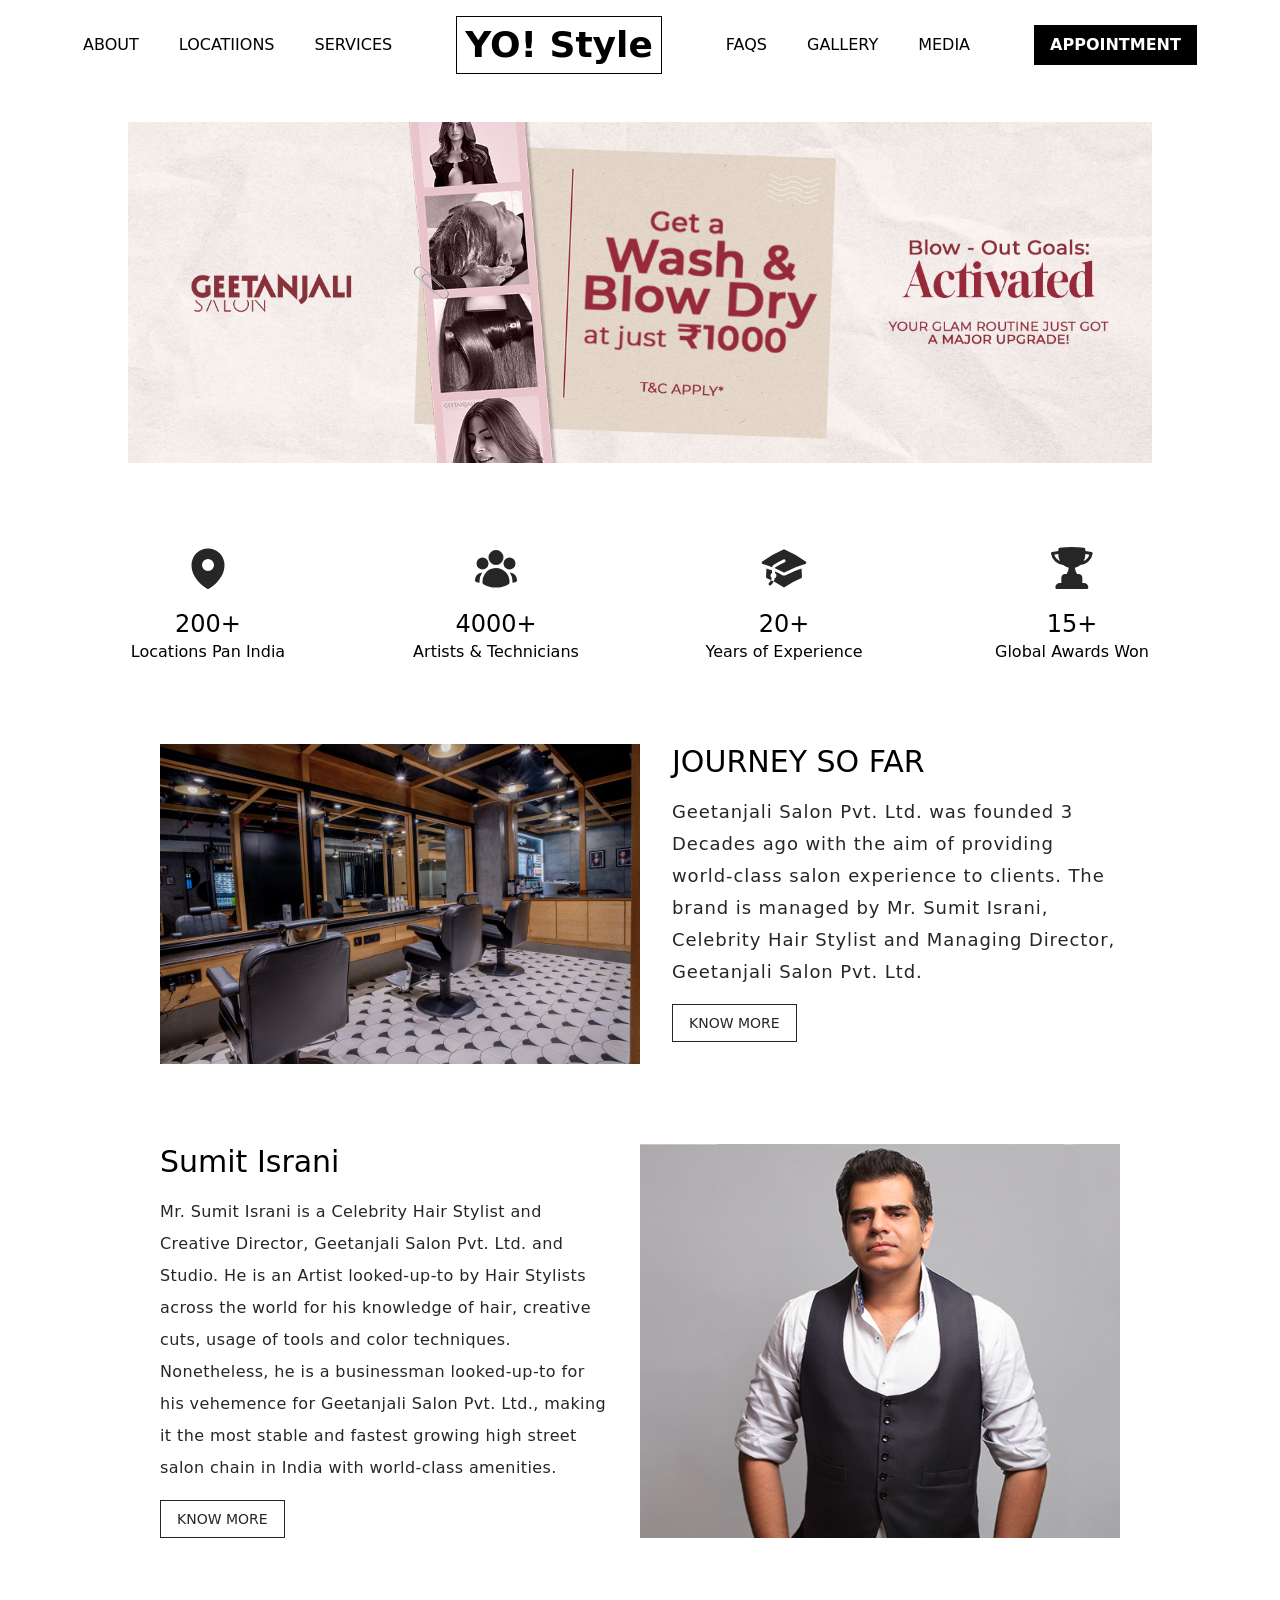
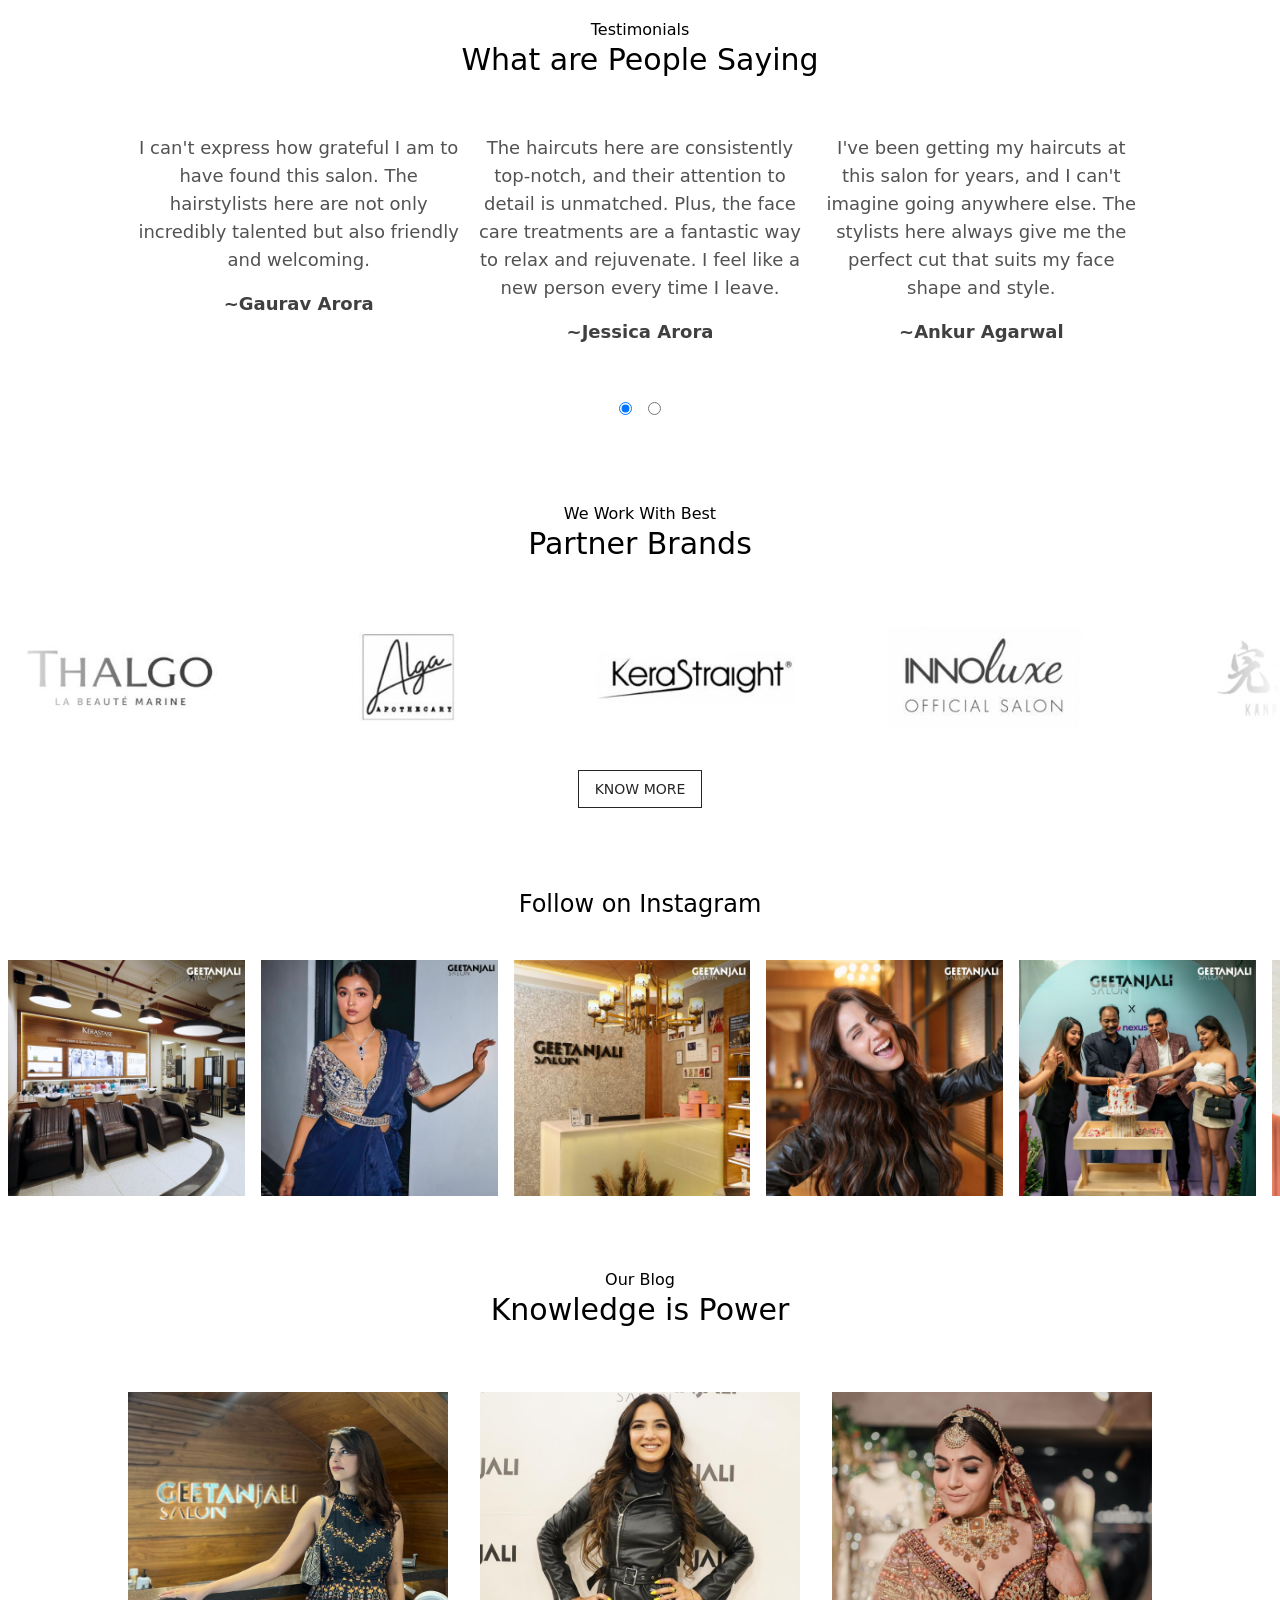
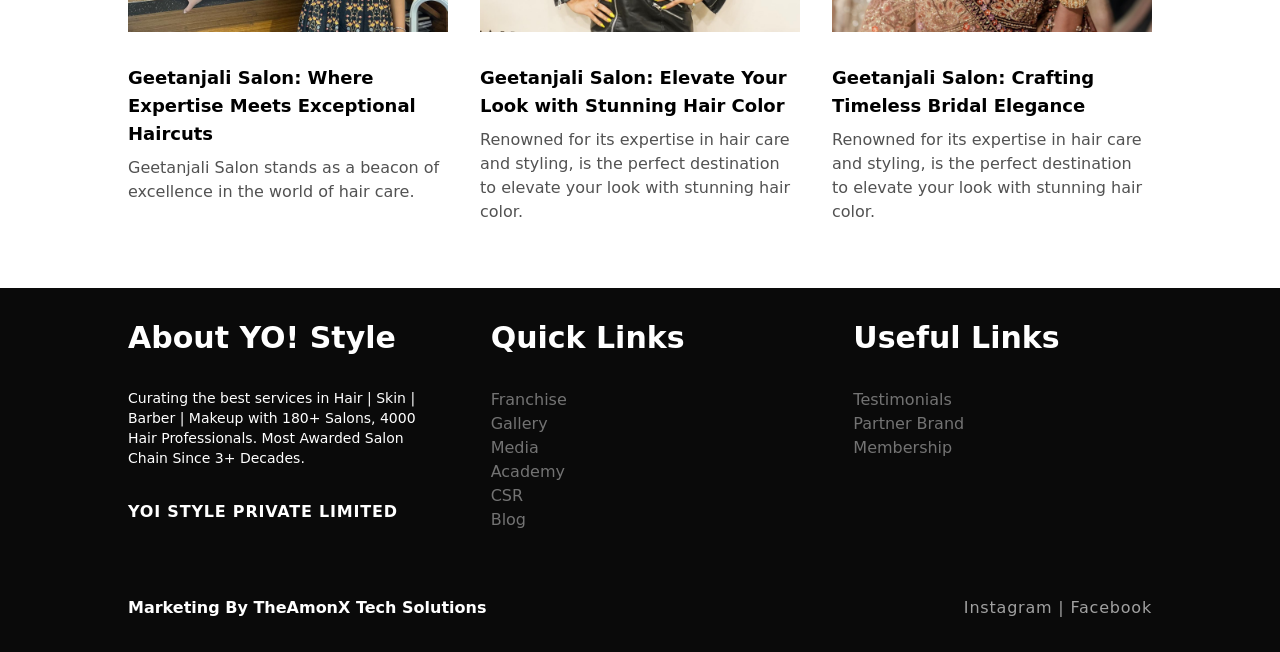
==== index.html @ 5afcc135 "added contact page" ====
<!DOCTYPE html>
<html lang="">
  <head>
    <meta charset="UTF-8">
    <link rel="icon" href="/favicon.ico">
    <meta name="viewport" content="width=device-width, initial-scale=1.0">
    <title>Vite App</title>
    <script type="module" crossorigin src="/assets/index-Dyd9Bxu_.js"></script>
    <link rel="stylesheet" crossorigin href="/assets/index-DsIwnLw7.css">
  </head>
  <body>
    <div id="app"></div>
  </body>
</html>
---- assets/index-DsIwnLw7.css ----
@layer properties{@supports (((-webkit-hyphens:none)) and (not (margin-trim:inline))) or ((-moz-orient:inline) and (not (color:rgb(from red r g b)))){*,:before,:after,::backdrop{--tw-translate-x:0;--tw-translate-y:0;--tw-translate-z:0;--tw-scroll-snap-strictness:proximity;--tw-space-y-reverse:0;--tw-space-x-reverse:0;--tw-border-style:solid;--tw-gradient-position:initial;--tw-gradient-from:#0000;--tw-gradient-via:#0000;--tw-gradient-to:#0000;--tw-gradient-stops:initial;--tw-gradient-via-stops:initial;--tw-gradient-from-position:0%;--tw-gradient-via-position:50%;--tw-gradient-to-position:100%;--tw-leading:initial;--tw-font-weight:initial;--tw-tracking:initial;--tw-shadow:0 0 #0000;--tw-shadow-color:initial;--tw-shadow-alpha:100%;--tw-inset-shadow:0 0 #0000;--tw-inset-shadow-color:initial;--tw-inset-shadow-alpha:100%;--tw-ring-color:initial;--tw-ring-shadow:0 0 #0000;--tw-inset-ring-color:initial;--tw-inset-ring-shadow:0 0 #0000;--tw-ring-inset:initial;--tw-ring-offset-width:0px;--tw-ring-offset-color:#fff;--tw-ring-offset-shadow:0 0 #0000;--tw-outline-style:solid;--tw-duration:initial;--tw-ease:initial}}}@layer theme{:root,:host{--font-sans:ui-sans-serif,system-ui,sans-serif,"Apple Color Emoji","Segoe UI Emoji","Segoe UI Symbol","Noto Color Emoji";--font-serif:ui-serif,Georgia,Cambria,"Times New Roman",Times,serif;--font-mono:ui-monospace,SFMono-Regular,Menlo,Monaco,Consolas,"Liberation Mono","Courier New",monospace;--color-red-500:oklch(63.7% .237 25.331);--color-neutral-300:oklch(87% 0 0);--color-neutral-400:oklch(70.8% 0 0);--color-neutral-500:oklch(55.6% 0 0);--color-neutral-600:oklch(43.9% 0 0);--color-neutral-700:oklch(37.1% 0 0);--color-neutral-800:oklch(26.9% 0 0);--color-neutral-950:oklch(14.5% 0 0);--color-black:#000;--color-white:#fff;--spacing:.25rem;--text-xs:.75rem;--text-xs--line-height:calc(1/.75);--text-sm:.875rem;--text-sm--line-height:calc(1.25/.875);--text-base:1rem;--text-base--line-height: 1.5 ;--text-lg:1.125rem;--text-lg--line-height:calc(1.75/1.125);--text-xl:1.25rem;--text-xl--line-height:calc(1.75/1.25);--text-2xl:1.5rem;--text-2xl--line-height:calc(2/1.5);--text-3xl:1.875rem;--text-3xl--line-height: 1.2 ;--text-4xl:2.25rem;--text-4xl--line-height:calc(2.5/2.25);--text-6xl:3.75rem;--text-6xl--line-height:1;--font-weight-bold:700;--font-weight-black:900;--tracking-wide:.025em;--tracking-wider:.05em;--leading-tight:1.25;--radius-md:.375rem;--ease-in-out:cubic-bezier(.4,0,.2,1);--default-transition-duration:.15s;--default-transition-timing-function:cubic-bezier(.4,0,.2,1);--default-font-family:var(--font-sans);--default-mono-font-family:var(--font-mono)}}@layer base{*,:after,:before,::backdrop{box-sizing:border-box;border:0 solid;margin:0;padding:0}::file-selector-button{box-sizing:border-box;border:0 solid;margin:0;padding:0}html,:host{-webkit-text-size-adjust:100%;tab-size:4;line-height:1.5;font-family:var(--default-font-family,ui-sans-serif,system-ui,sans-serif,"Apple Color Emoji","Segoe UI Emoji","Segoe UI Symbol","Noto Color Emoji");font-feature-settings:var(--default-font-feature-settings,normal);font-variation-settings:var(--default-font-variation-settings,normal);-webkit-tap-highlight-color:transparent}hr{height:0;color:inherit;border-top-width:1px}abbr:where([title]){-webkit-text-decoration:underline dotted;text-decoration:underline dotted}h1,h2,h3,h4,h5,h6{font-size:inherit;font-weight:inherit}a{color:inherit;-webkit-text-decoration:inherit;text-decoration:inherit}b,strong{font-weight:bolder}code,kbd,samp,pre{font-family:var(--default-mono-font-family,ui-monospace,SFMono-Regular,Menlo,Monaco,Consolas,"Liberation Mono","Courier New",monospace);font-feature-settings:var(--default-mono-font-feature-settings,normal);font-variation-settings:var(--default-mono-font-variation-settings,normal);font-size:1em}small{font-size:80%}sub,sup{vertical-align:baseline;font-size:75%;line-height:0;position:relative}sub{bottom:-.25em}sup{top:-.5em}table{text-indent:0;border-color:inherit;border-collapse:collapse}:-moz-focusring{outline:auto}progress{vertical-align:baseline}summary{display:list-item}ol,ul,menu{list-style:none}img,svg,video,canvas,audio,iframe,embed,object{vertical-align:middle;display:block}img,video{max-width:100%;height:auto}button,input,select,optgroup,textarea{font:inherit;font-feature-settings:inherit;font-variation-settings:inherit;letter-spacing:inherit;color:inherit;opacity:1;background-color:#0000;border-radius:0}::file-selector-button{font:inherit;font-feature-settings:inherit;font-variation-settings:inherit;letter-spacing:inherit;color:inherit;opacity:1;background-color:#0000;border-radius:0}:where(select:is([multiple],[size])) optgroup{font-weight:bolder}:where(select:is([multiple],[size])) optgroup option{padding-inline-start:20px}::file-selector-button{margin-inline-end:4px}::placeholder{opacity:1}@supports (not ((-webkit-appearance:-apple-pay-button))) or (contain-intrinsic-size:1px){::placeholder{color:currentColor}@supports (color:color-mix(in lab,red,red)){::placeholder{color:color-mix(in oklab,currentcolor 50%,transparent)}}}textarea{resize:vertical}::-webkit-search-decoration{-webkit-appearance:none}::-webkit-date-and-time-value{min-height:1lh;text-align:inherit}::-webkit-datetime-edit{display:inline-flex}::-webkit-datetime-edit-fields-wrapper{padding:0}::-webkit-datetime-edit{padding-block:0}::-webkit-datetime-edit-year-field{padding-block:0}::-webkit-datetime-edit-month-field{padding-block:0}::-webkit-datetime-edit-day-field{padding-block:0}::-webkit-datetime-edit-hour-field{padding-block:0}::-webkit-datetime-edit-minute-field{padding-block:0}::-webkit-datetime-edit-second-field{padding-block:0}::-webkit-datetime-edit-millisecond-field{padding-block:0}::-webkit-datetime-edit-meridiem-field{padding-block:0}::-webkit-calendar-picker-indicator{line-height:1}:-moz-ui-invalid{box-shadow:none}button,input:where([type=button],[type=reset],[type=submit]){appearance:button}::file-selector-button{appearance:button}::-webkit-inner-spin-button{height:auto}::-webkit-outer-spin-button{height:auto}[hidden]:where(:not([hidden=until-found])){display:none!important}}@layer components;@layer utilities{.absolute{position:absolute}.relative{position:relative}.top-0{top:calc(var(--spacing)*0)}.top-1\/2{top:50%}.top-4{top:calc(var(--spacing)*4)}.top-full{top:100%}.right-0{right:calc(var(--spacing)*0)}.left-0{left:calc(var(--spacing)*0)}.left-1\/2{left:50%}.left-4{left:calc(var(--spacing)*4)}.-z-10{z-index:-10}.z-0{z-index:0}.z-10{z-index:10}.z-20{z-index:20}.z-50{z-index:50}.col-span-2{grid-column:span 2/span 2}.mx-auto{margin-inline:auto}.my-2{margin-block:calc(var(--spacing)*2)}.my-4{margin-block:calc(var(--spacing)*4)}.my-8{margin-block:calc(var(--spacing)*8)}.my-16{margin-block:calc(var(--spacing)*16)}.my-20{margin-block:calc(var(--spacing)*20)}.mt-8{margin-top:calc(var(--spacing)*8)}.mt-16{margin-top:calc(var(--spacing)*16)}.mb-4{margin-bottom:calc(var(--spacing)*4)}.mb-8{margin-bottom:calc(var(--spacing)*8)}.mb-16{margin-bottom:calc(var(--spacing)*16)}.ml-auto{margin-left:auto}.block{display:block}.flex{display:flex}.grid{display:grid}.hidden{display:none}.inline{display:inline}.size-8{width:calc(var(--spacing)*8);height:calc(var(--spacing)*8)}.size-10{width:calc(var(--spacing)*10);height:calc(var(--spacing)*10)}.h-0\.5{height:calc(var(--spacing)*.5)}.h-1{height:calc(var(--spacing)*1)}.h-16{height:calc(var(--spacing)*16)}.h-20{height:calc(var(--spacing)*20)}.h-24{height:calc(var(--spacing)*24)}.h-96{height:calc(var(--spacing)*96)}.h-\[450px\]{height:450px}.h-full{height:100%}.w-0{width:calc(var(--spacing)*0)}.w-1\/2{width:50%}.w-1\/4{width:25%}.w-3{width:calc(var(--spacing)*3)}.w-3\/4{width:75%}.w-4{width:calc(var(--spacing)*4)}.w-4\/5{width:80%}.w-16{width:calc(var(--spacing)*16)}.w-36{width:calc(var(--spacing)*36)}.w-80{width:calc(var(--spacing)*80)}.w-\[400\%\]{width:400%}.w-fit{width:fit-content}.w-full{width:100%}.min-w-1\/3{min-width:33.3333%}.min-w-32{min-width:calc(var(--spacing)*32)}.shrink-0{flex-shrink:0}.-translate-x-1\/2{--tw-translate-x: -50% ;translate:var(--tw-translate-x)var(--tw-translate-y)}.translate-x-0{--tw-translate-x:calc(var(--spacing)*0);translate:var(--tw-translate-x)var(--tw-translate-y)}.translate-x-36{--tw-translate-x:calc(var(--spacing)*36);translate:var(--tw-translate-x)var(--tw-translate-y)}.-translate-y-1\/2{--tw-translate-y: -50% ;translate:var(--tw-translate-x)var(--tw-translate-y)}.-translate-y-full{--tw-translate-y:-100%;translate:var(--tw-translate-x)var(--tw-translate-y)}.translate-y-0{--tw-translate-y:calc(var(--spacing)*0);translate:var(--tw-translate-x)var(--tw-translate-y)}.snap-x{scroll-snap-type:x var(--tw-scroll-snap-strictness)}.snap-y{scroll-snap-type:y var(--tw-scroll-snap-strictness)}.snap-mandatory{--tw-scroll-snap-strictness:mandatory}.snap-start{scroll-snap-align:start}.grid-cols-2{grid-template-columns:repeat(2,minmax(0,1fr))}.flex-col{flex-direction:column}.flex-col-reverse{flex-direction:column-reverse}.items-center{align-items:center}.justify-between{justify-content:space-between}.justify-center{justify-content:center}.justify-start{justify-content:flex-start}.gap-4{gap:calc(var(--spacing)*4)}.gap-8{gap:calc(var(--spacing)*8)}.gap-10{gap:calc(var(--spacing)*10)}.gap-12{gap:calc(var(--spacing)*12)}.gap-16{gap:calc(var(--spacing)*16)}:where(.space-y-0\.5>:not(:last-child)){--tw-space-y-reverse:0;margin-block-start:calc(calc(var(--spacing)*.5)*var(--tw-space-y-reverse));margin-block-end:calc(calc(var(--spacing)*.5)*calc(1 - var(--tw-space-y-reverse)))}:where(.space-y-2>:not(:last-child)){--tw-space-y-reverse:0;margin-block-start:calc(calc(var(--spacing)*2)*var(--tw-space-y-reverse));margin-block-end:calc(calc(var(--spacing)*2)*calc(1 - var(--tw-space-y-reverse)))}:where(.space-y-4>:not(:last-child)){--tw-space-y-reverse:0;margin-block-start:calc(calc(var(--spacing)*4)*var(--tw-space-y-reverse));margin-block-end:calc(calc(var(--spacing)*4)*calc(1 - var(--tw-space-y-reverse)))}:where(.space-y-8>:not(:last-child)){--tw-space-y-reverse:0;margin-block-start:calc(calc(var(--spacing)*8)*var(--tw-space-y-reverse));margin-block-end:calc(calc(var(--spacing)*8)*calc(1 - var(--tw-space-y-reverse)))}:where(.space-y-16>:not(:last-child)){--tw-space-y-reverse:0;margin-block-start:calc(calc(var(--spacing)*16)*var(--tw-space-y-reverse));margin-block-end:calc(calc(var(--spacing)*16)*calc(1 - var(--tw-space-y-reverse)))}:where(.space-x-4>:not(:last-child)){--tw-space-x-reverse:0;margin-inline-start:calc(calc(var(--spacing)*4)*var(--tw-space-x-reverse));margin-inline-end:calc(calc(var(--spacing)*4)*calc(1 - var(--tw-space-x-reverse)))}.overflow-hidden{overflow:hidden}.overflow-scroll{overflow:scroll}.rounded-full{border-radius:3.40282e38px}.rounded-md{border-radius:var(--radius-md)}.border,.border-1{border-style:var(--tw-border-style);border-width:1px}.border-t-2{border-top-style:var(--tw-border-style);border-top-width:2px}.border-neutral-300{border-color:var(--color-neutral-300)}.border-neutral-500{border-color:var(--color-neutral-500)}.bg-black{background-color:var(--color-black)}.bg-neutral-800{background-color:var(--color-neutral-800)}.bg-neutral-950{background-color:var(--color-neutral-950)}.bg-white{background-color:var(--color-white)}.bg-gradient-to-l{--tw-gradient-position:to left in oklab;background-image:linear-gradient(var(--tw-gradient-stops))}.bg-gradient-to-r{--tw-gradient-position:to right in oklab;background-image:linear-gradient(var(--tw-gradient-stops))}.from-white{--tw-gradient-from:var(--color-white);--tw-gradient-stops:var(--tw-gradient-via-stops,var(--tw-gradient-position),var(--tw-gradient-from)var(--tw-gradient-from-position),var(--tw-gradient-to)var(--tw-gradient-to-position))}.to-transparent{--tw-gradient-to:transparent;--tw-gradient-stops:var(--tw-gradient-via-stops,var(--tw-gradient-position),var(--tw-gradient-from)var(--tw-gradient-from-position),var(--tw-gradient-to)var(--tw-gradient-to-position))}.object-cover{object-fit:cover}.p-2{padding:calc(var(--spacing)*2)}.p-4{padding:calc(var(--spacing)*4)}.p-8{padding:calc(var(--spacing)*8)}.p-20{padding:calc(var(--spacing)*20)}.px-1{padding-inline:calc(var(--spacing)*1)}.px-2{padding-inline:calc(var(--spacing)*2)}.px-4{padding-inline:calc(var(--spacing)*4)}.py-2{padding-block:calc(var(--spacing)*2)}.py-8{padding-block:calc(var(--spacing)*8)}.py-16{padding-block:calc(var(--spacing)*16)}.py-20{padding-block:calc(var(--spacing)*20)}.text-center{text-align:center}.text-left{text-align:left}.font-serif{font-family:var(--font-serif)}.text-2xl{font-size:var(--text-2xl);line-height:var(--tw-leading,var(--text-2xl--line-height))}.text-3xl{font-size:var(--text-3xl);line-height:var(--tw-leading,var(--text-3xl--line-height))}.text-base{font-size:var(--text-base);line-height:var(--tw-leading,var(--text-base--line-height))}.text-lg{font-size:var(--text-lg);line-height:var(--tw-leading,var(--text-lg--line-height))}.text-sm{font-size:var(--text-sm);line-height:var(--tw-leading,var(--text-sm--line-height))}.text-xl{font-size:var(--text-xl);line-height:var(--tw-leading,var(--text-xl--line-height))}.text-xs{font-size:var(--text-xs);line-height:var(--tw-leading,var(--text-xs--line-height))}.leading-6{--tw-leading:calc(var(--spacing)*6);line-height:calc(var(--spacing)*6)}.leading-tight{--tw-leading:var(--leading-tight);line-height:var(--leading-tight)}.font-black{--tw-font-weight:var(--font-weight-black);font-weight:var(--font-weight-black)}.font-bold{--tw-font-weight:var(--font-weight-bold);font-weight:var(--font-weight-bold)}.tracking-wide{--tw-tracking:var(--tracking-wide);letter-spacing:var(--tracking-wide)}.tracking-wider{--tw-tracking:var(--tracking-wider);letter-spacing:var(--tracking-wider)}.text-neutral-400{color:var(--color-neutral-400)}.text-neutral-500{color:var(--color-neutral-500)}.text-neutral-600{color:var(--color-neutral-600)}.text-neutral-700{color:var(--color-neutral-700)}.text-neutral-800{color:var(--color-neutral-800)}.text-red-500{color:var(--color-red-500)}.text-white{color:var(--color-white)}.opacity-0{opacity:0}.opacity-80{opacity:.8}.opacity-100{opacity:1}.shadow-lg{--tw-shadow:0 10px 15px -3px var(--tw-shadow-color,#0000001a),0 4px 6px -4px var(--tw-shadow-color,#0000001a);box-shadow:var(--tw-inset-shadow),var(--tw-inset-ring-shadow),var(--tw-ring-offset-shadow),var(--tw-ring-shadow),var(--tw-shadow)}.outline{outline-style:var(--tw-outline-style);outline-width:1px}.transition-all{transition-property:all;transition-timing-function:var(--tw-ease,var(--default-transition-timing-function));transition-duration:var(--tw-duration,var(--default-transition-duration))}.duration-300{--tw-duration:.3s;transition-duration:.3s}.duration-500{--tw-duration:.5s;transition-duration:.5s}@media(hover:hover){.group-hover\:w-full:is(:where(.group):hover *){width:100%}}@media(min-width:48rem){.md\:col-span-1{grid-column:span 1/span 1}.md\:my-0{margin-block:calc(var(--spacing)*0)}.md\:mb-8{margin-bottom:calc(var(--spacing)*8)}.md\:flex{display:flex}.md\:hidden{display:none}.md\:size-10{width:calc(var(--spacing)*10);height:calc(var(--spacing)*10)}.md\:size-12{width:calc(var(--spacing)*12);height:calc(var(--spacing)*12)}.md\:h-28{height:calc(var(--spacing)*28)}.md\:h-auto{height:auto}.md\:w-1\/2{width:50%}.md\:w-4\/5{width:80%}.md\:min-w-1\/5{min-width:20%}.md\:min-w-60{min-width:calc(var(--spacing)*60)}.md\:snap-x{scroll-snap-type:x var(--tw-scroll-snap-strictness)}.md\:grid-cols-2{grid-template-columns:repeat(2,minmax(0,1fr))}.md\:grid-cols-3{grid-template-columns:repeat(3,minmax(0,1fr))}.md\:grid-cols-4{grid-template-columns:repeat(4,minmax(0,1fr))}.md\:flex-row{flex-direction:row}.md\:justify-center{justify-content:center}.md\:gap-12{gap:calc(var(--spacing)*12)}.md\:p-2{padding:calc(var(--spacing)*2)}.md\:p-8{padding:calc(var(--spacing)*8)}.md\:p-20{padding:calc(var(--spacing)*20)}.md\:pt-8{padding-top:calc(var(--spacing)*8)}.md\:text-2xl{font-size:var(--text-2xl);line-height:var(--tw-leading,var(--text-2xl--line-height))}.md\:text-3xl{font-size:var(--text-3xl);line-height:var(--tw-leading,var(--text-3xl--line-height))}.md\:text-4xl{font-size:var(--text-4xl);line-height:var(--tw-leading,var(--text-4xl--line-height))}.md\:text-6xl{font-size:var(--text-6xl);line-height:var(--tw-leading,var(--text-6xl--line-height))}.md\:text-base{font-size:var(--text-base);line-height:var(--tw-leading,var(--text-base--line-height))}.md\:text-lg{font-size:var(--text-lg);line-height:var(--tw-leading,var(--text-lg--line-height))}.md\:leading-8{--tw-leading:calc(var(--spacing)*8);line-height:calc(var(--spacing)*8)}}@media(min-width:64rem){.lg\:w-40{width:calc(var(--spacing)*40)}}.animate-four-slides{animation:20s ease-in-out infinite four-slides}.ease-in-out{--tw-ease:var(--ease-in-out);transition-timing-function:var(--ease-in-out)}.animate-slide-slow{animation:60s linear infinite slide}}@keyframes four-slides{0%{transform:translate(0)}22%{transform:translate(0)}25%{transform:translate(-25%)}47%{transform:translate(-25%)}50%{transform:translate(-50%)}72%{transform:translate(-50%)}75%{transform:translate(-75%)}to{transform:translate(-75%)}}@keyframes slide{0%{transform:translate(0)}to{transform:translate(-100%)}}@property --tw-translate-x{syntax:"*";inherits:false;initial-value:0}@property --tw-translate-y{syntax:"*";inherits:false;initial-value:0}@property --tw-translate-z{syntax:"*";inherits:false;initial-value:0}@property --tw-scroll-snap-strictness{syntax:"*";inherits:false;initial-value:proximity}@property --tw-space-y-reverse{syntax:"*";inherits:false;initial-value:0}@property --tw-space-x-reverse{syntax:"*";inherits:false;initial-value:0}@property --tw-border-style{syntax:"*";inherits:false;initial-value:solid}@property --tw-gradient-position{syntax:"*";inherits:false}@property --tw-gradient-from{syntax:"<color>";inherits:false;initial-value:#0000}@property --tw-gradient-via{syntax:"<color>";inherits:false;initial-value:#0000}@property --tw-gradient-to{syntax:"<color>";inherits:false;initial-value:#0000}@property --tw-gradient-stops{syntax:"*";inherits:false}@property --tw-gradient-via-stops{syntax:"*";inherits:false}@property --tw-gradient-from-position{syntax:"<length-percentage>";inherits:false;initial-value:0%}@property --tw-gradient-via-position{syntax:"<length-percentage>";inherits:false;initial-value:50%}@property --tw-gradient-to-position{syntax:"<length-percentage>";inherits:false;initial-value:100%}@property --tw-leading{syntax:"*";inherits:false}@property --tw-font-weight{syntax:"*";inherits:false}@property --tw-tracking{syntax:"*";inherits:false}@property --tw-shadow{syntax:"*";inherits:false;initial-value:0 0 #0000}@property --tw-shadow-color{syntax:"*";inherits:false}@property --tw-shadow-alpha{syntax:"<percentage>";inherits:false;initial-value:100%}@property --tw-inset-shadow{syntax:"*";inherits:false;initial-value:0 0 #0000}@property --tw-inset-shadow-color{syntax:"*";inherits:false}@property --tw-inset-shadow-alpha{syntax:"<percentage>";inherits:false;initial-value:100%}@property --tw-ring-color{syntax:"*";inherits:false}@property --tw-ring-shadow{syntax:"*";inherits:false;initial-value:0 0 #0000}@property --tw-inset-ring-color{syntax:"*";inherits:false}@property --tw-inset-ring-shadow{syntax:"*";inherits:false;initial-value:0 0 #0000}@property --tw-ring-inset{syntax:"*";inherits:false}@property --tw-ring-offset-width{syntax:"<length>";inherits:false;initial-value:0}@property --tw-ring-offset-color{syntax:"*";inherits:false;initial-value:#fff}@property --tw-ring-offset-shadow{syntax:"*";inherits:false;initial-value:0 0 #0000}@property --tw-outline-style{syntax:"*";inherits:false;initial-value:solid}@property --tw-duration{syntax:"*";inherits:false}@property --tw-ease{syntax:"*";inherits:false}
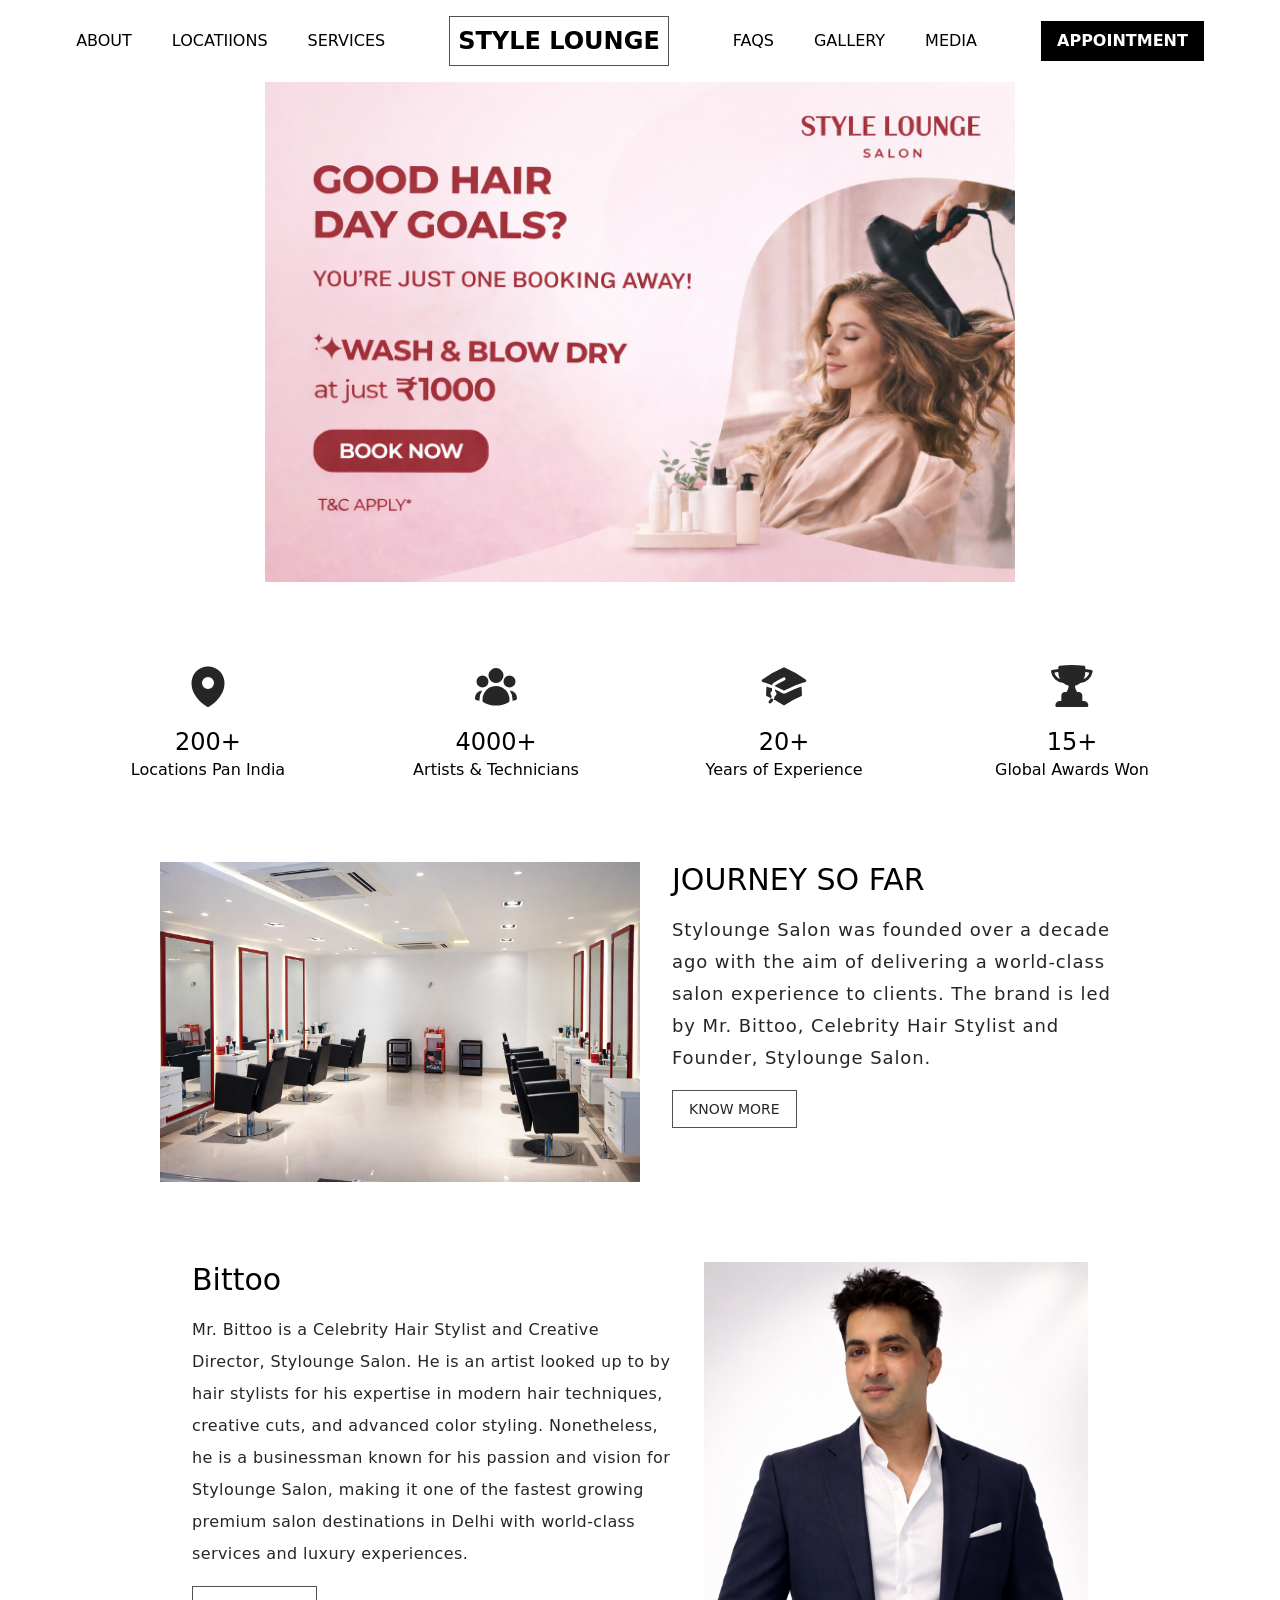
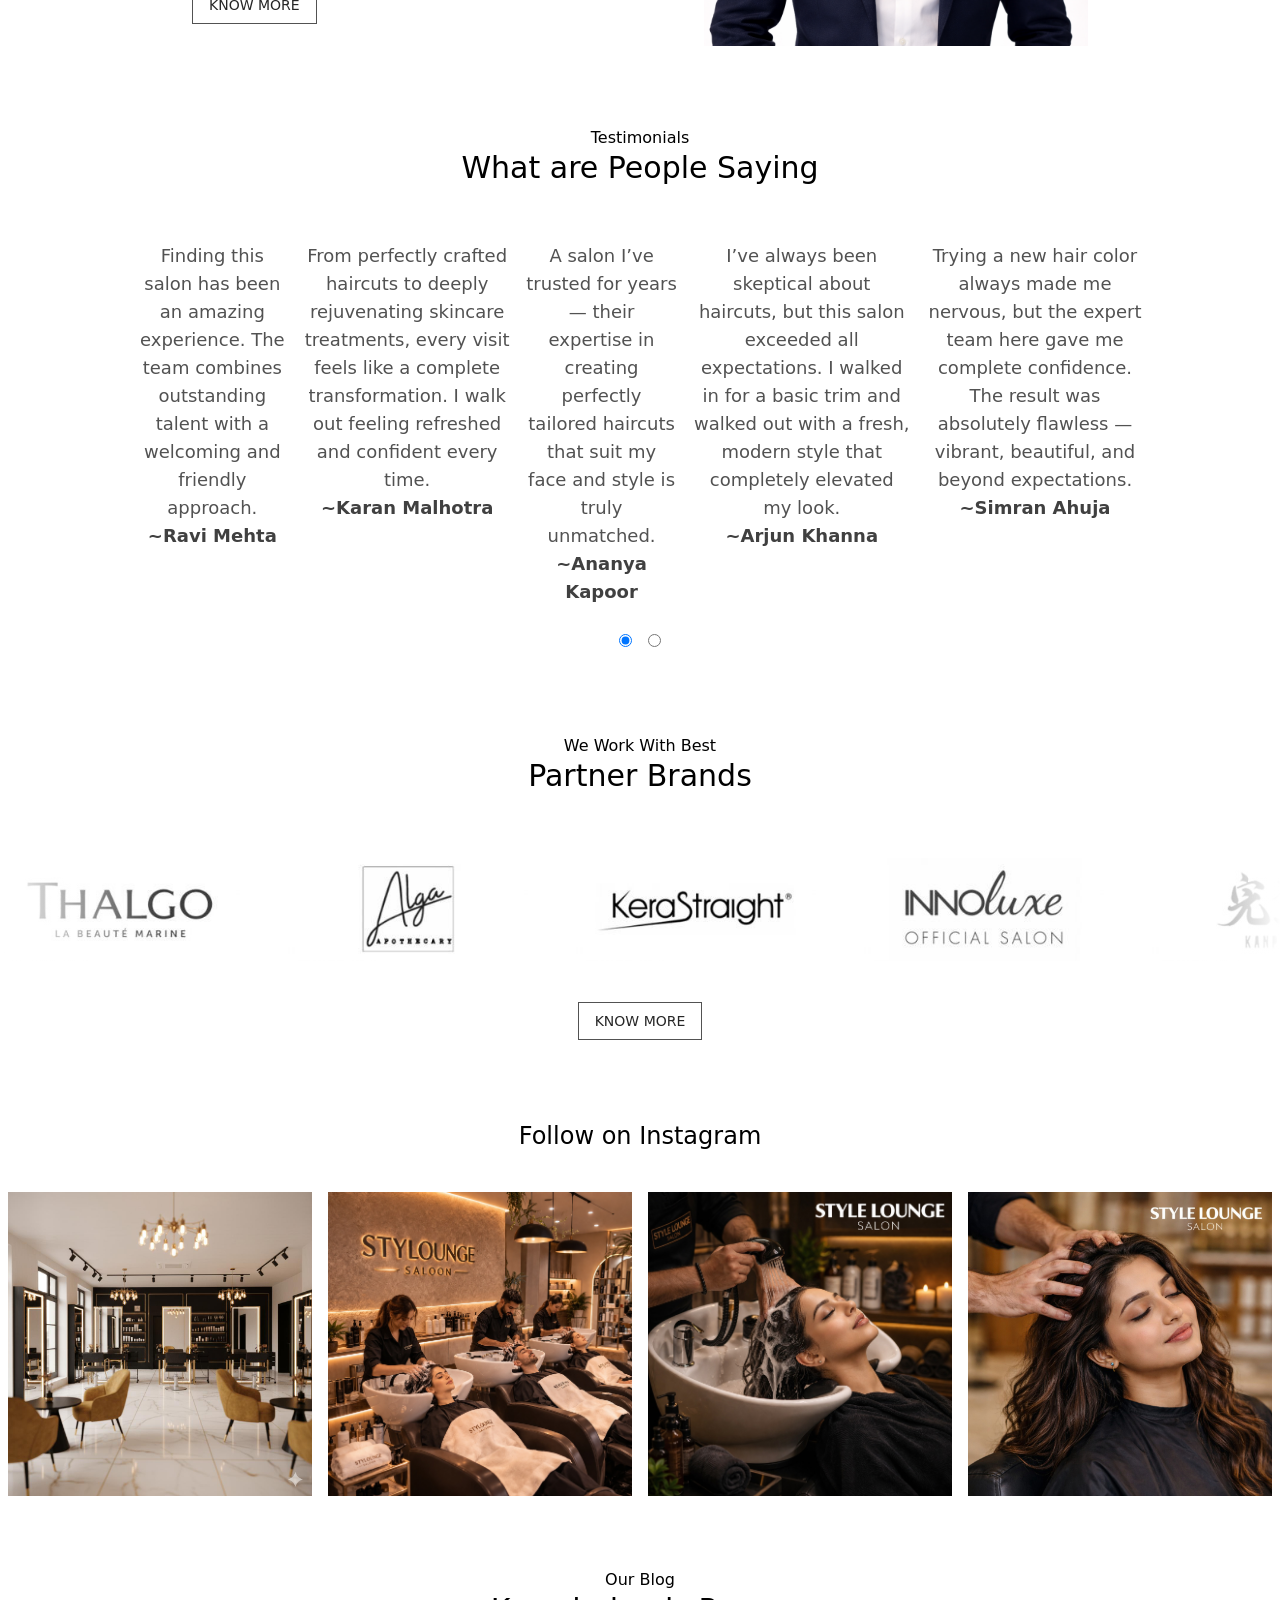
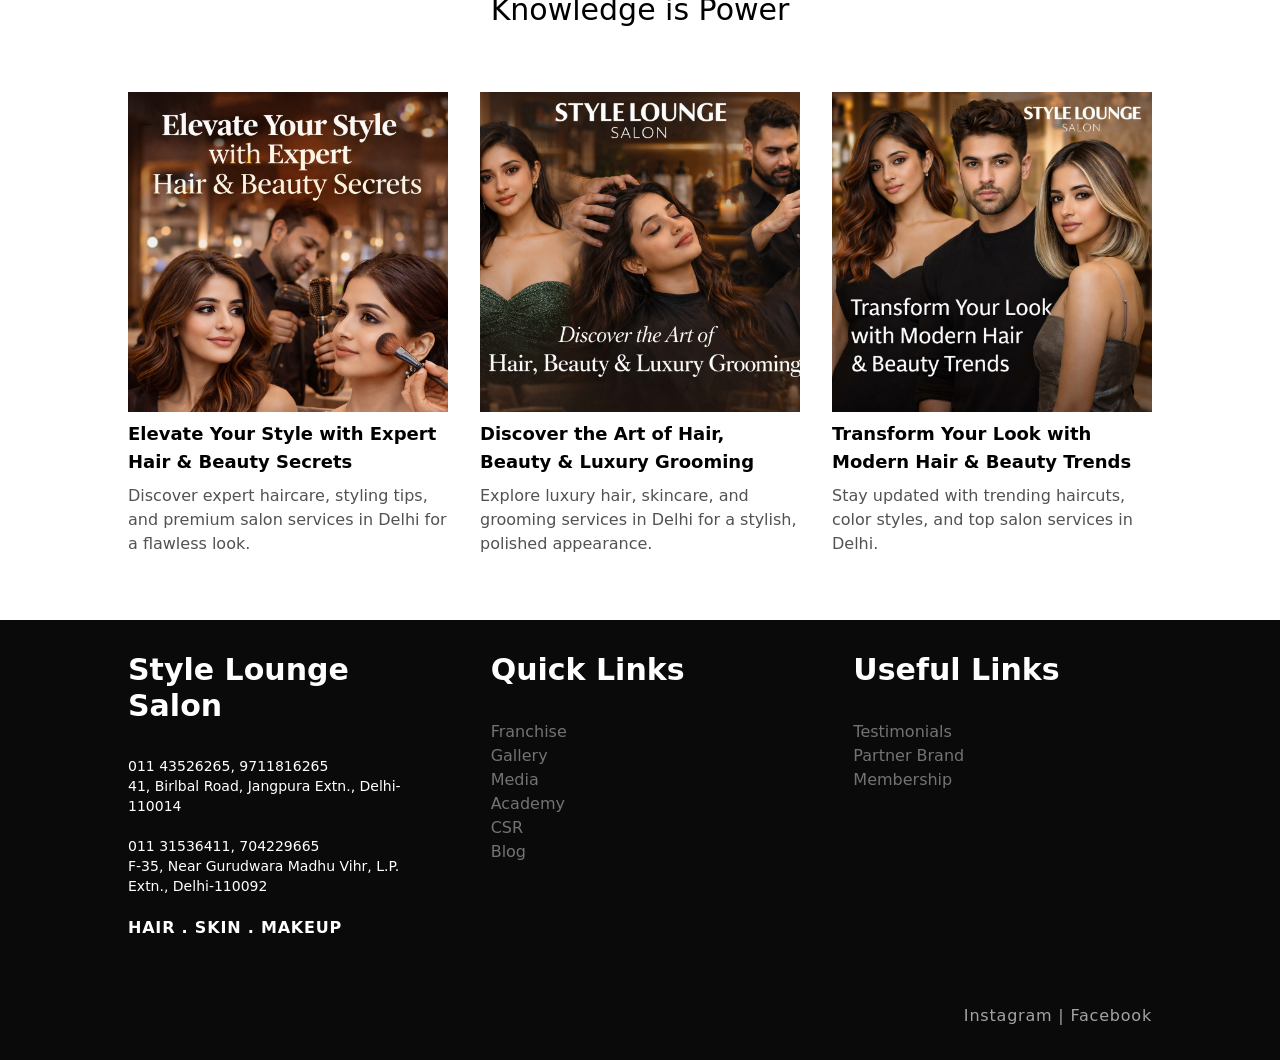
==== commit daefcbc3: "branding" ====
--- a/index.html
+++ b/index.html
@@ -1,14 +1 @@
-<!DOCTYPE html>
-<html lang="">
-  <head>
-    <meta charset="UTF-8">
-    <link rel="icon" href="/favicon.ico">
-    <meta name="viewport" content="width=device-width, initial-scale=1.0">
-    <title>Vite App</title>
-    <script type="module" crossorigin src="/assets/index-Dyd9Bxu_.js"></script>
-    <link rel="stylesheet" crossorigin href="/assets/index-DsIwnLw7.css">
-  </head>
-  <body>
-    <div id="app"></div>
-  </body>
-</html>
+<!DOCTYPE html><html><head><meta charset="utf-8"><meta name="viewport" content="width=device-width, initial-scale=1"><link rel="stylesheet" href="/_nuxt/entry.Dz0ENmJO.css" crossorigin><link rel="preload" as="fetch" crossorigin="anonymous" href="/_payload.json?f94aa888-37b1-439c-883b-36d92cf061ee"><link rel="modulepreload" as="script" crossorigin href="/_nuxt/Czh2tit2.js"><link rel="modulepreload" as="script" crossorigin href="/_nuxt/BumcjDC6.js"><link rel="modulepreload" as="script" crossorigin href="/_nuxt/CnlcmHB1.js"><link rel="modulepreload" as="script" crossorigin href="/_nuxt/D_Tir6u3.js"><link rel="modulepreload" as="script" crossorigin href="/_nuxt/DM3Uglbi.js"><script type="module" src="/_nuxt/Czh2tit2.js" crossorigin></script><link rel="prefetch" as="image" type="image/jpeg" href="/_nuxt/1.TygUdJXs.jpeg"><link rel="prefetch" as="image" type="image/jpeg" href="/_nuxt/2.Lvk8pDKy.jpeg"><link rel="prefetch" as="image" type="image/jpeg" href="/_nuxt/3.VTBACNg8.jpeg"><link rel="prefetch" as="image" type="image/jpeg" href="/_nuxt/4.CgiKffxP.jpeg"><link rel="prefetch" as="image" type="image/png" href="/_nuxt/2.BaZPPu2Y.png"><link rel="prefetch" as="image" type="image/jpeg" href="/_nuxt/1.CSQTmzpq.jpg"><link rel="prefetch" as="image" type="image/jpeg" href="/_nuxt/4.B34-Qttf.jpg"><link rel="prefetch" as="image" type="image/jpeg" href="/_nuxt/7.CZL60EL0.jpg"><link rel="prefetch" as="image" type="image/jpeg" href="/_nuxt/10.4rfhXwFI.jpg"><link rel="prefetch" as="image" type="image/jpeg" href="/_nuxt/1.CiSNSu86.jpeg"><link rel="prefetch" as="image" type="image/jpeg" href="/_nuxt/2.axbCU15a.jpeg"><link rel="prefetch" as="image" type="image/jpeg" href="/_nuxt/3.CjOOUiGr.jpeg"><link rel="prefetch" as="image" type="image/jpeg" href="/_nuxt/4.Cpf2Gljm.jpeg"><link rel="prefetch" as="image" type="image/jpeg" href="/_nuxt/5.C5I9TnYI.jpeg"><link rel="prefetch" as="image" type="image/jpeg" href="/_nuxt/6.DOOPK8dc.jpeg"><link rel="prefetch" as="image" type="image/jpeg" href="/_nuxt/7.B1O4bPCO.jpeg"><link rel="prefetch" as="image" type="image/jpeg" href="/_nuxt/1.D8gexgre.jpeg"><link rel="prefetch" as="image" type="image/jpeg" href="/_nuxt/2.D9_LpjnI.jpeg"><link rel="prefetch" as="image" type="image/jpeg" href="/_nuxt/3.BPnirJoS.jpeg"><link rel="prefetch" as="image" type="image/png" href="/_nuxt/salon.BvsWvMYI.png"></head><body><div id="__nuxt"><div><div><nav class="flex gap-16 items-center justify-between p-4 md:justify-center relative z-50 bg-white top-0 transition-all duration-300 ease-in-out"><ul class="md:flex gap-10 hidden"><li><a href="/about" class="">ABOUT</a></li><li><a href="/locations" class="">LOCATIIONS</a></li><li><a href="/services" class="">SERVICES</a></li></ul><span class="md:text-2xl font-black text-lg border border-neutral-600 px-1 md:p-2 transition-all duration-300 ease-in-out"><a aria-current="page" href="/" class="router-link-active router-link-exact-active">STYLE LOUNGE</a></span><ul class="hidden md:flex gap-10 items-center"><li><a href="/faqs" class="">FAQS</a></li><li>GALLERY</li><li><a href="/media" class="">MEDIA</a></li></ul><div class="flex gap-4 items-center"><a href="/contact" class="bg-black text-xs md:text-base py-2 px-4 text-center text-white font-bold">APPOINTMENT</a><button class="space-y-0.5 md:hidden"><div class="h-1 w-4 bg-neutral-800"></div><div class="h-1 w-3 ml-auto bg-neutral-800"></div><div class="h-1 w-4 bg-neutral-800"></div></button></div><div class="opacity-0 -translate-y-full absolute w-1/2 p-4 bg-white shadow-lg -z-10 text-sm top-full text-left right-0 transition-all duration-300 ease-in-out"><ul class="space-y-2"><li class="group"><a href="/about" class="">ABOUT</a><div class="h-0.5 w-0 group-hover:w-full bg-black transition-all duration-500 ease-in-out"></div></li><li class="group"><a href="/locations" class="">LOCATIIONS</a><div class="h-0.5 w-0 group-hover:w-full bg-black transition-all duration-500 ease-in-out"></div></li><li class="group"><a href="/services" class="">SERVICES</a><div class="h-0.5 w-0 group-hover:w-full bg-black transition-all duration-500 ease-in-out"></div></li><li class="group"><a href="/faqs" class="">FAQS</a><div class="h-0.5 w-0 group-hover:w-full bg-black transition-all duration-500 ease-in-out"></div></li><li class="group">GALLERY <div class="h-0.5 w-0 group-hover:w-full bg-black transition-all duration-500 ease-in-out"></div></li><li class="group"><a href="/media" class="">MEDIA</a><div class="h-0.5 w-0 group-hover:w-full bg-black transition-all duration-500 ease-in-out"></div></li></ul></div></nav><!--[--><!--[--><section class="mx-auto md:w-4/5 overflow-hidden"><div class="animate-fourslides flex w-[400%] h-[500px]"><!--[--><div class="w-1/4"><img src="/_nuxt/1.TygUdJXs.jpeg" class="object-contain w-full h-full object-center"></div><div class="w-1/4"><img src="/_nuxt/2.Lvk8pDKy.jpeg" class="object-contain w-full h-full object-center"></div><div class="w-1/4"><img src="/_nuxt/3.VTBACNg8.jpeg" class="object-contain w-full h-full object-center"></div><div class="w-1/4"><img src="/_nuxt/4.CgiKffxP.jpeg" class="object-contain w-full h-full object-center"></div><!--]--></div></section><section><div class="grid grid-cols-2 md:grid-cols-4 p-4 gap-8 md:p-20 text-sm md:text-base my-4 md:my-0"><div class="text-center space-y-4"><svg xmlns="http://www.w3.org/2000/svg" viewBox="0 0 24 24" fill="currentColor" aria-hidden="true" data-slot="icon" class="size-10 md:size-12 text-neutral-800 mx-auto"><path fill-rule="evenodd" d="m11.54 22.351.07.04.028.016a.76.76 0 0 0 .723 0l.028-.015.071-.041a16.975 16.975 0 0 0 1.144-.742 19.58 19.58 0 0 0 2.683-2.282c1.944-1.99 3.963-4.98 3.963-8.827a8.25 8.25 0 0 0-16.5 0c0 3.846 2.02 6.837 3.963 8.827a19.58 19.58 0 0 0 2.682 2.282 16.975 16.975 0 0 0 1.145.742ZM12 13.5a3 3 0 1 0 0-6 3 3 0 0 0 0 6Z" clip-rule="evenodd"></path></svg><div><h1 class="text-lg md:text-2xl">200+</h1><p>Locations Pan India </p></div></div><div class="text-center space-y-4"><svg xmlns="http://www.w3.org/2000/svg" viewBox="0 0 24 24" fill="currentColor" aria-hidden="true" data-slot="icon" class="size-10 md:size-12 text-neutral-800 mx-auto"><path fill-rule="evenodd" d="M8.25 6.75a3.75 3.75 0 1 1 7.5 0 3.75 3.75 0 0 1-7.5 0ZM15.75 9.75a3 3 0 1 1 6 0 3 3 0 0 1-6 0ZM2.25 9.75a3 3 0 1 1 6 0 3 3 0 0 1-6 0ZM6.31 15.117A6.745 6.745 0 0 1 12 12a6.745 6.745 0 0 1 6.709 7.498.75.75 0 0 1-.372.568A12.696 12.696 0 0 1 12 21.75c-2.305 0-4.47-.612-6.337-1.684a.75.75 0 0 1-.372-.568 6.787 6.787 0 0 1 1.019-4.38Z" clip-rule="evenodd"></path><path d="M5.082 14.254a8.287 8.287 0 0 0-1.308 5.135 9.687 9.687 0 0 1-1.764-.44l-.115-.04a.563.563 0 0 1-.373-.487l-.01-.121a3.75 3.75 0 0 1 3.57-4.047ZM20.226 19.389a8.287 8.287 0 0 0-1.308-5.135 3.75 3.75 0 0 1 3.57 4.047l-.01.121a.563.563 0 0 1-.373.486l-.115.04c-.567.2-1.156.349-1.764.441Z"></path></svg><div><h1 class="text-xl md:text-2xl">4000+</h1><p>Artists &amp; Technicians</p></div></div><div class="text-center space-y-4"><svg xmlns="http://www.w3.org/2000/svg" viewBox="0 0 24 24" fill="currentColor" aria-hidden="true" data-slot="icon" class="size-10 md:size-12 text-neutral-800 mx-auto"><path d="M11.7 2.805a.75.75 0 0 1 .6 0A60.65 60.65 0 0 1 22.83 8.72a.75.75 0 0 1-.231 1.337 49.948 49.948 0 0 0-9.902 3.912l-.003.002c-.114.06-.227.119-.34.18a.75.75 0 0 1-.707 0A50.88 50.88 0 0 0 7.5 12.173v-.224c0-.131.067-.248.172-.311a54.615 54.615 0 0 1 4.653-2.52.75.75 0 0 0-.65-1.352 56.123 56.123 0 0 0-4.78 2.589 1.858 1.858 0 0 0-.859 1.228 49.803 49.803 0 0 0-4.634-1.527.75.75 0 0 1-.231-1.337A60.653 60.653 0 0 1 11.7 2.805Z"></path><path d="M13.06 15.473a48.45 48.45 0 0 1 7.666-3.282c.134 1.414.22 2.843.255 4.284a.75.75 0 0 1-.46.711 47.87 47.87 0 0 0-8.105 4.342.75.75 0 0 1-.832 0 47.87 47.87 0 0 0-8.104-4.342.75.75 0 0 1-.461-.71c.035-1.442.121-2.87.255-4.286.921.304 1.83.634 2.726.99v1.27a1.5 1.5 0 0 0-.14 2.508c-.09.38-.222.753-.397 1.11.452.213.901.434 1.346.66a6.727 6.727 0 0 0 .551-1.607 1.5 1.5 0 0 0 .14-2.67v-.645a48.549 48.549 0 0 1 3.44 1.667 2.25 2.25 0 0 0 2.12 0Z"></path><path d="M4.462 19.462c.42-.419.753-.89 1-1.395.453.214.902.435 1.347.662a6.742 6.742 0 0 1-1.286 1.794.75.75 0 0 1-1.06-1.06Z"></path></svg><div><h1 class="text-xl md:text-2xl">20+</h1><p>Years of Experience</p></div></div><div class="text-center space-y-4"><svg xmlns="http://www.w3.org/2000/svg" viewBox="0 0 24 24" fill="currentColor" aria-hidden="true" data-slot="icon" class="size-10 md:size-12 text-neutral-800 mx-auto"><path fill-rule="evenodd" d="M5.166 2.621v.858c-1.035.148-2.059.33-3.071.543a.75.75 0 0 0-.584.859 6.753 6.753 0 0 0 6.138 5.6 6.73 6.73 0 0 0 2.743 1.346A6.707 6.707 0 0 1 9.279 15H8.54c-1.036 0-1.875.84-1.875 1.875V19.5h-.75a2.25 2.25 0 0 0-2.25 2.25c0 .414.336.75.75.75h15a.75.75 0 0 0 .75-.75 2.25 2.25 0 0 0-2.25-2.25h-.75v-2.625c0-1.036-.84-1.875-1.875-1.875h-.739a6.706 6.706 0 0 1-1.112-3.173 6.73 6.73 0 0 0 2.743-1.347 6.753 6.753 0 0 0 6.139-5.6.75.75 0 0 0-.585-.858 47.077 47.077 0 0 0-3.07-.543V2.62a.75.75 0 0 0-.658-.744 49.22 49.22 0 0 0-6.093-.377c-2.063 0-4.096.128-6.093.377a.75.75 0 0 0-.657.744Zm0 2.629c0 1.196.312 2.32.857 3.294A5.266 5.266 0 0 1 3.16 5.337a45.6 45.6 0 0 1 2.006-.343v.256Zm13.5 0v-.256c.674.1 1.343.214 2.006.343a5.265 5.265 0 0 1-2.863 3.207 6.72 6.72 0 0 0 .857-3.294Z" clip-rule="evenodd"></path></svg><div><h1 class="text-xl md:text-2xl">15+</h1><p>Global Awards Won</p></div></div></div></section><!--[--><div class="flex flex-col md:flex-row gap-8 justify-center w-3/4 mx-auto"><img src="/_nuxt/salon.BvsWvMYI.png" class="md:w-1/2"><div class="md:w-1/2 space-y-4"><h2 class="text-2xl md:text-3xl">JOURNEY SO FAR</h2><p class="text-sm md:text-lg text-neutral-800 leading-6 md:leading-8 tracking-wider">Stylounge Salon was founded over a decade ago with the aim of delivering a world-class salon experience to clients. The brand is led by Mr. Bittoo, Celebrity Hair Stylist and Founder, Stylounge Salon.</p><button class="border border-neutral-600 py-2 px-4 text-neutral-800 text-sm">KNOW MORE</button></div></div><div class="flex flex-col-reverse md:flex-row gap-8 justify-center w-3/4 mx-auto my-20"><div class="md:w-1/2 space-y-4"><h2 class="text-2xl md:text-3xl">Bittoo</h2><p class="text-sm md:text-base text-neutral-800 leading-6 md:leading-8 tracking-wide">Mr. Bittoo is a Celebrity Hair Stylist and Creative Director, Stylounge Salon. He is an artist looked up to by hair stylists for his expertise in modern hair techniques, creative cuts, and advanced color styling. Nonetheless, he is a businessman known for his passion and vision for Stylounge Salon, making it one of the fastest growing premium salon destinations in Delhi with world-class services and luxury experiences.</p><button class="border border-neutral-600 py-2 px-4 text-neutral-800 text-sm">KNOW MORE</button></div><img src="/_nuxt/2.BaZPPu2Y.png" class="w-96 h-96 aspect-square object-top object-cover"></div><!--]--><section><p class="text-center">Testimonials</p><h1 class="text-3xl text-center mb-8">What are People Saying</h1><div class="text-center snap-y md:snap-x h-[450px] md:h-auto snap-mandatory flex flex-col md:flex-row w-4/5 overflow-scroll mx-auto"><!--[--><div class="text-lg space-y-4 min-w-1/3 p-2 snap-start my-4"><p class="text-neutral-600">Finding this salon has been an amazing experience. The team combines outstanding talent with a welcoming and friendly approach.</p><span class="font-bold text-neutral-700">~Ravi Mehta</span></div><div class="text-lg space-y-4 min-w-1/3 p-2 snap-start my-4"><p class="text-neutral-600">From perfectly crafted haircuts to deeply rejuvenating skincare treatments, every visit feels like a complete transformation. I walk out feeling refreshed and confident every time. </p><span class="font-bold text-neutral-700">~Karan Malhotra</span></div><div class="text-lg space-y-4 min-w-1/3 p-2 snap-start my-4"><p class="text-neutral-600">A salon I’ve trusted for years — their expertise in creating perfectly tailored haircuts that suit my face and style is truly unmatched. </p><span class="font-bold text-neutral-700">~Ananya Kapoor</span></div><div class="text-lg space-y-4 min-w-1/3 p-2 snap-start my-4"><p class="text-neutral-600">I’ve always been skeptical about haircuts, but this salon exceeded all expectations. I walked in for a basic trim and walked out with a fresh, modern style that completely elevated my look.</p><span class="font-bold text-neutral-700">~Arjun Khanna</span></div><div class="text-lg space-y-4 min-w-1/3 p-2 snap-start my-4"><p class="text-neutral-600">Trying a new hair color always made me nervous, but the expert team here gave me complete confidence. The result was absolutely flawless — vibrant, beautiful, and beyond expectations.</p><span class="font-bold text-neutral-700">~Simran Ahuja</span></div><!--]--></div><div class="text-center space-x-4"><input type="radio" id="one" value="One" checked><input type="radio" id="two" value="Two"></div></section><section class="py-20"><p class="text-center">We Work With Best</p><h1 class="text-3xl text-center mb-4 md:mb-8">Partner Brands</h1><div id="brand-container" class="flex overflow-hidden relative gap-12"><div class="flex justify-start items-center gap-4 md:gap-12 my-8 animate-slideslow"><!--[--><div class="min-w-32 md:min-w-60 h-20 md:h-28"><img src="/_nuxt/1.CSQTmzpq.jpg" alt="brand image" class="object contain"></div><div class="min-w-32 md:min-w-60 h-20 md:h-28"><img src="[data-uri]" alt="brand image" class="object contain"></div><div class="min-w-32 md:min-w-60 h-20 md:h-28"><img src="[data-uri]" alt="brand image" class="object contain"></div><div class="min-w-32 md:min-w-60 h-20 md:h-28"><img src="/_nuxt/4.B34-Qttf.jpg" alt="brand image" class="object contain"></div><div class="min-w-32 md:min-w-60 h-20 md:h-28"><img src="[data-uri]" alt="brand image" class="object contain"></div><div class="min-w-32 md:min-w-60 h-20 md:h-28"><img src="[data-uri]" alt="brand image" class="object contain"></div><div class="min-w-32 md:min-w-60 h-20 md:h-28"><img src="/_nuxt/7.CZL60EL0.jpg" alt="brand image" class="object contain"></div><div class="min-w-32 md:min-w-60 h-20 md:h-28"><img src="[data-uri]" alt="brand image" class="object contain"></div><div class="min-w-32 md:min-w-60 h-20 md:h-28"><img src="[data-uri]" alt="brand image" class="object contain"></div><div class="min-w-32 md:min-w-60 h-20 md:h-28"><img src="/_nuxt/10.4rfhXwFI.jpg" alt="brand image" class="object contain"></div><!--]--><!--[--><div class="min-w-32 md:min-w-60 h-20 md:h-28"><img src="/_nuxt/1.CSQTmzpq.jpg" alt="brand image" class="object contain"></div><div class="min-w-32 md:min-w-60 h-20 md:h-28"><img src="[data-uri]" alt="brand image" class="object contain"></div><div class="min-w-32 md:min-w-60 h-20 md:h-28"><img src="[data-uri]" alt="brand image" class="object contain"></div><div class="min-w-32 md:min-w-60 h-20 md:h-28"><img src="/_nuxt/4.B34-Qttf.jpg" alt="brand image" class="object contain"></div><div class="min-w-32 md:min-w-60 h-20 md:h-28"><img src="[data-uri]" alt="brand image" class="object contain"></div><div class="min-w-32 md:min-w-60 h-20 md:h-28"><img src="[data-uri]" alt="brand image" class="object contain"></div><div class="min-w-32 md:min-w-60 h-20 md:h-28"><img src="/_nuxt/7.CZL60EL0.jpg" alt="brand image" class="object contain"></div><div class="min-w-32 md:min-w-60 h-20 md:h-28"><img src="[data-uri]" alt="brand image" class="object contain"></div><div class="min-w-32 md:min-w-60 h-20 md:h-28"><img src="[data-uri]" alt="brand image" class="object contain"></div><div class="min-w-32 md:min-w-60 h-20 md:h-28"><img src="/_nuxt/10.4rfhXwFI.jpg" alt="brand image" class="object contain"></div><!--]--></div><div class="w-16 lg:w-40 h-full bg-gradient-to-r from-white to-transparent absolute left-0 top-0 z-20"></div><div class="w-16 lg:w-40 h-full bg-gradient-to-l from-white to-transparent absolute right-0 top-0 z-20"></div></div><div class="w-fit mx-auto"><button class="border border-neutral-600 py-2 px-4 text-neutral-800 text-sm">KNOW MORE</button></div></section><section><h1 class="text-2xl text-center mb-8">Follow on Instagram</h1><div class="overflow-hidden"><div class="flex px-2 snap-x snap-mandatory overflow-scroll"><!--[--><div class="min-w-1/3 w-80 h-80 shrink-0 md:min-w-1/5 p-2 snap-start"><img src="/_nuxt/1.CiSNSu86.jpeg" alt="post" class="object-cover h-full w-full"></div><div class="min-w-1/3 w-80 h-80 shrink-0 md:min-w-1/5 p-2 snap-start"><img src="/_nuxt/2.axbCU15a.jpeg" alt="post" class="object-cover h-full w-full"></div><div class="min-w-1/3 w-80 h-80 shrink-0 md:min-w-1/5 p-2 snap-start"><img src="/_nuxt/3.CjOOUiGr.jpeg" alt="post" class="object-cover h-full w-full"></div><div class="min-w-1/3 w-80 h-80 shrink-0 md:min-w-1/5 p-2 snap-start"><img src="/_nuxt/4.Cpf2Gljm.jpeg" alt="post" class="object-cover h-full w-full"></div><div class="min-w-1/3 w-80 h-80 shrink-0 md:min-w-1/5 p-2 snap-start"><img src="/_nuxt/5.C5I9TnYI.jpeg" alt="post" class="object-cover h-full w-full"></div><div class="min-w-1/3 w-80 h-80 shrink-0 md:min-w-1/5 p-2 snap-start"><img src="/_nuxt/6.DOOPK8dc.jpeg" alt="post" class="object-cover h-full w-full"></div><div class="min-w-1/3 w-80 h-80 shrink-0 md:min-w-1/5 p-2 snap-start"><img src="/_nuxt/7.B1O4bPCO.jpeg" alt="post" class="object-cover h-full w-full"></div><!--]--><!--[--><div class="min-w-1/3 w-80 h-80 shrink-0 md:min-w-1/5 p-2 snap-start"><img src="/_nuxt/1.CiSNSu86.jpeg" alt="post" class="object-cover h-full w-full"></div><div class="min-w-1/3 w-80 h-80 shrink-0 md:min-w-1/5 p-2 snap-start"><img src="/_nuxt/2.axbCU15a.jpeg" alt="post" class="object-cover h-full w-full"></div><div class="min-w-1/3 w-80 h-80 shrink-0 md:min-w-1/5 p-2 snap-start"><img src="/_nuxt/3.CjOOUiGr.jpeg" alt="post" class="object-cover h-full w-full"></div><div class="min-w-1/3 w-80 h-80 shrink-0 md:min-w-1/5 p-2 snap-start"><img src="/_nuxt/4.Cpf2Gljm.jpeg" alt="post" class="object-cover h-full w-full"></div><div class="min-w-1/3 w-80 h-80 shrink-0 md:min-w-1/5 p-2 snap-start"><img src="/_nuxt/5.C5I9TnYI.jpeg" alt="post" class="object-cover h-full w-full"></div><div class="min-w-1/3 w-80 h-80 shrink-0 md:min-w-1/5 p-2 snap-start"><img src="/_nuxt/6.DOOPK8dc.jpeg" alt="post" class="object-cover h-full w-full"></div><div class="min-w-1/3 w-80 h-80 shrink-0 md:min-w-1/5 p-2 snap-start"><img src="/_nuxt/7.B1O4bPCO.jpeg" alt="post" class="object-cover h-full w-full"></div><!--]--></div></div></section><section class="w-4/5 mx-auto my-16"><p class="text-center">Our Blog</p><h1 class="text-3xl text-center mb-16">Knowledge is Power</h1><div class="grid md:grid-cols-3 gap-8"><!--[--><div class="space-y-2"><img src="/_nuxt/1.D8gexgre.jpeg" class="aspect-square w-full object-top object-cover"><h4 class="font-bold text-lg mt-8">Elevate Your Style with Expert Hair &amp; Beauty Secrets</h4><p class="text-neutral-600">Discover expert haircare, styling tips, and premium salon services in Delhi for a flawless look.</p></div><div class="space-y-2"><img src="/_nuxt/2.D9_LpjnI.jpeg" class="aspect-square w-full object-top object-cover"><h4 class="font-bold text-lg mt-8">Discover the Art of Hair, Beauty &amp; Luxury Grooming</h4><p class="text-neutral-600">Explore luxury hair, skincare, and grooming services in Delhi for a stylish, polished appearance.</p></div><div class="space-y-2"><img src="/_nuxt/3.BPnirJoS.jpeg" class="aspect-square w-full object-top object-cover"><h4 class="font-bold text-lg mt-8">Transform Your Look with Modern Hair &amp; Beauty Trends</h4><p class="text-neutral-600">Stay updated with trending haircuts, color styles, and top salon services in Delhi.</p></div><!--]--></div></section><!--]--><!--]--><section class="bg-neutral-950 py-8 text-white"><div class="grid grid-cols-2 md:grid-cols-3 w-4/5 mx-auto gap-16"><div class="space-y-8 col-span-2 md:col-span-1"><h1 class="font-bold text-3xl">Style Lounge Salon</h1><p class="text-sm"> 011 43526265, 9711816265<br>41, Birlbal Road, Jangpura Extn., Delhi-110014 <br><br> 011 31536411, 704229665 <br> F-35, Near Gurudwara Madhu Vihr, L.P. Extn., Delhi-110092 <br><br></p><span class="font-bold tracking-wider">HAIR . SKIN . MAKEUP</span></div><div class="space-y-8"><h1 class="font-bold text-xl md:text-3xl">Quick Links</h1><ul class="text-neutral-500"><li>Franchise</li><li>Gallery</li><li>Media</li><li>Academy</li><li>CSR</li><li>Blog</li></ul></div><div class="space-y-8"><h1 class="font-bold text-xl md:text-3xl">Useful Links</h1><ul class="text-neutral-500"><li>Testimonials</li><li>Partner Brand</li><li>Membership</li></ul></div></div><div class="flex flex-col md:flex-row items-center justify-end w-4/5 mx-auto mt-16 gap-8"><span class="text-neutral-400 tracking-wider">Instagram | Facebook</span></div></section></div></div></div><div id="teleports"></div><script>window.__NUXT__={};window.__NUXT__.config={public:{},app:{baseURL:"/",buildId:"f94aa888-37b1-439c-883b-36d92cf061ee",buildAssetsDir:"/_nuxt/",cdnURL:""}}</script><script type="application/json" data-nuxt-data="nuxt-app" data-ssr="true" id="__NUXT_DATA__" data-src="/_payload.json?f94aa888-37b1-439c-883b-36d92cf061ee">[{"state":1,"once":3,"_errors":4,"serverRendered":6,"path":7,"prerenderedAt":8},["Reactive",2],{},["Set"],["ShallowReactive",5],{},true,"\u002F",1775998804038]</script></body></html>
--- a/_nuxt/entry.Dz0ENmJO.css
+++ b/_nuxt/entry.Dz0ENmJO.css
@@ -0,0 +1 @@
+*,::backdrop,:after,:before{--tw-border-spacing-x:0;--tw-border-spacing-y:0;--tw-translate-x:0;--tw-translate-y:0;--tw-rotate:0;--tw-skew-x:0;--tw-skew-y:0;--tw-scale-x:1;--tw-scale-y:1;--tw-pan-x: ;--tw-pan-y: ;--tw-pinch-zoom: ;--tw-scroll-snap-strictness:proximity;--tw-gradient-from-position: ;--tw-gradient-via-position: ;--tw-gradient-to-position: ;--tw-ordinal: ;--tw-slashed-zero: ;--tw-numeric-figure: ;--tw-numeric-spacing: ;--tw-numeric-fraction: ;--tw-ring-inset: ;--tw-ring-offset-width:0px;--tw-ring-offset-color:#fff;--tw-ring-color:#3b82f680;--tw-ring-offset-shadow:0 0 #0000;--tw-ring-shadow:0 0 #0000;--tw-shadow:0 0 #0000;--tw-shadow-colored:0 0 #0000;--tw-blur: ;--tw-brightness: ;--tw-contrast: ;--tw-grayscale: ;--tw-hue-rotate: ;--tw-invert: ;--tw-saturate: ;--tw-sepia: ;--tw-drop-shadow: ;--tw-backdrop-blur: ;--tw-backdrop-brightness: ;--tw-backdrop-contrast: ;--tw-backdrop-grayscale: ;--tw-backdrop-hue-rotate: ;--tw-backdrop-invert: ;--tw-backdrop-opacity: ;--tw-backdrop-saturate: ;--tw-backdrop-sepia: ;--tw-contain-size: ;--tw-contain-layout: ;--tw-contain-paint: ;--tw-contain-style: }*,:after,:before{border:0 solid #e5e7eb;box-sizing:border-box}:after,:before{--tw-content:""}:host,html{line-height:1.5;-webkit-text-size-adjust:100%;font-family:ui-sans-serif,system-ui,sans-serif,Apple Color Emoji,Segoe UI Emoji,Segoe UI Symbol,Noto Color Emoji;font-feature-settings:normal;font-variation-settings:normal;tab-size:4;-webkit-tap-highlight-color:transparent}body{line-height:inherit;margin:0}hr{border-top-width:1px;color:inherit;height:0}abbr:where([title]){-webkit-text-decoration:underline dotted;text-decoration:underline dotted}h1,h2,h3,h4,h5,h6{font-size:inherit;font-weight:inherit}a{color:inherit;text-decoration:inherit}b,strong{font-weight:bolder}code,kbd,pre,samp{font-family:ui-monospace,SFMono-Regular,Menlo,Monaco,Consolas,Liberation Mono,Courier New,monospace;font-feature-settings:normal;font-size:1em;font-variation-settings:normal}small{font-size:80%}sub,sup{font-size:75%;line-height:0;position:relative;vertical-align:initial}sub{bottom:-.25em}sup{top:-.5em}table{border-collapse:collapse;border-color:inherit;text-indent:0}button,input,optgroup,select,textarea{color:inherit;font-family:inherit;font-feature-settings:inherit;font-size:100%;font-variation-settings:inherit;font-weight:inherit;letter-spacing:inherit;line-height:inherit;margin:0;padding:0}button,select{text-transform:none}button,input:where([type=button]),input:where([type=reset]),input:where([type=submit]){-webkit-appearance:button;background-color:initial;background-image:none}:-moz-focusring{outline:auto}:-moz-ui-invalid{box-shadow:none}progress{vertical-align:initial}::-webkit-inner-spin-button,::-webkit-outer-spin-button{height:auto}[type=search]{-webkit-appearance:textfield;outline-offset:-2px}::-webkit-search-decoration{-webkit-appearance:none}::-webkit-file-upload-button{-webkit-appearance:button;font:inherit}summary{display:list-item}blockquote,dd,dl,figure,h1,h2,h3,h4,h5,h6,hr,p,pre{margin:0}fieldset{margin:0}fieldset,legend{padding:0}menu,ol,ul{list-style:none;margin:0;padding:0}dialog{padding:0}textarea{resize:vertical}input::placeholder,textarea::placeholder{color:#9ca3af;opacity:1}[role=button],button{cursor:pointer}:disabled{cursor:default}audio,canvas,embed,iframe,img,object,svg,video{display:block;vertical-align:middle}img,video{height:auto;max-width:100%}[hidden]:where(:not([hidden=until-found])){display:none}.container{width:100%}@media(min-width:640px){.container{max-width:640px}}@media(min-width:768px){.container{max-width:768px}}@media(min-width:1024px){.container{max-width:1024px}}@media(min-width:1280px){.container{max-width:1280px}}@media(min-width:1536px){.container{max-width:1536px}}.pointer-events-none{pointer-events:none}.visible{visibility:visible}.absolute{position:absolute}.relative{position:relative}.sticky{position:sticky}.left-0{left:0}.left-1\/2{left:50%}.left-2{left:.5rem}.left-4{left:1rem}.right-0{right:0}.top-0{top:0}.top-1\/2{top:50%}.top-2{top:.5rem}.top-4{top:1rem}.top-full{top:100%}.-z-10{z-index:-10}.z-0{z-index:0}.z-10{z-index:10}.z-20{z-index:20}.z-50{z-index:50}.col-span-2{grid-column:span 2/span 2}.mx-auto{margin-left:auto;margin-right:auto}.my-16{margin-bottom:4rem;margin-top:4rem}.my-20{margin-bottom:5rem;margin-top:5rem}.my-4{margin-bottom:1rem;margin-top:1rem}.my-8{margin-bottom:2rem;margin-top:2rem}.mb-16{margin-bottom:4rem}.mb-24{margin-bottom:6rem}.mb-4{margin-bottom:1rem}.mb-8{margin-bottom:2rem}.ml-auto{margin-left:auto}.mt-1{margin-top:.25rem}.mt-16{margin-top:4rem}.mt-8{margin-top:2rem}.block{display:block}.inline{display:inline}.flex{display:flex}.grid{display:grid}.hidden{display:none}.aspect-square{aspect-ratio:1/1}.size-10{height:2.5rem;width:2.5rem}.size-8{height:2rem;width:2rem}.h-0\.5{height:.125rem}.h-1{height:.25rem}.h-10{height:2.5rem}.h-16{height:4rem}.h-20{height:5rem}.h-24{height:6rem}.h-6{height:1.5rem}.h-80{height:20rem}.h-96{height:24rem}.h-\[450px\]{height:450px}.h-\[500px\]{height:500px}.h-full{height:100%}.w-0{width:0}.w-1\/2{width:50%}.w-1\/4{width:25%}.w-16{width:4rem}.w-3{width:.75rem}.w-3\/4{width:75%}.w-36{width:9rem}.w-4{width:1rem}.w-4\/5{width:80%}.w-5{width:1.25rem}.w-6{width:1.5rem}.w-80{width:20rem}.w-96{width:24rem}.w-\[400\%\]{width:400%}.w-fit{width:fit-content}.w-full{width:100%}.min-w-32{min-width:8rem}.max-w-\[500px\]{max-width:500px}.shrink-0{flex-shrink:0}.-translate-x-1\/2{--tw-translate-x:-50%}.-translate-x-1\/2,.-translate-y-1\/2{transform:translate(var(--tw-translate-x),var(--tw-translate-y)) rotate(var(--tw-rotate)) skew(var(--tw-skew-x)) skewY(var(--tw-skew-y)) scaleX(var(--tw-scale-x)) scaleY(var(--tw-scale-y))}.-translate-y-1\/2{--tw-translate-y:-50%}.-translate-y-full{--tw-translate-y:-100%}.-translate-y-full,.translate-x-0{transform:translate(var(--tw-translate-x),var(--tw-translate-y)) rotate(var(--tw-rotate)) skew(var(--tw-skew-x)) skewY(var(--tw-skew-y)) scaleX(var(--tw-scale-x)) scaleY(var(--tw-scale-y))}.translate-x-0{--tw-translate-x:0px}.translate-x-36{--tw-translate-x:9rem}.translate-x-36,.translate-y-0{transform:translate(var(--tw-translate-x),var(--tw-translate-y)) rotate(var(--tw-rotate)) skew(var(--tw-skew-x)) skewY(var(--tw-skew-y)) scaleX(var(--tw-scale-x)) scaleY(var(--tw-scale-y))}.translate-y-0{--tw-translate-y:0px}.transform{transform:translate(var(--tw-translate-x),var(--tw-translate-y)) rotate(var(--tw-rotate)) skew(var(--tw-skew-x)) skewY(var(--tw-skew-y)) scaleX(var(--tw-scale-x)) scaleY(var(--tw-scale-y))}@keyframes fourslides{0%{transform:translate(0)}22%{transform:translate(0)}25%{transform:translate(-25%)}47%{transform:translate(-25%)}50%{transform:translate(-50%)}72%{transform:translate(-50%)}75%{transform:translate(-75%)}to{transform:translate(-75%)}}.animate-fourslides{animation:fourslides 25s ease-in-out infinite}@keyframes slide{0%{transform:translate(0)}to{transform:translate(-100%)}}.animate-slideslow{animation:slide 60s linear infinite}.cursor-pointer{cursor:pointer}.snap-x{scroll-snap-type:x var(--tw-scroll-snap-strictness)}.snap-y{scroll-snap-type:y var(--tw-scroll-snap-strictness)}.snap-mandatory{--tw-scroll-snap-strictness:mandatory}.snap-start{scroll-snap-align:start}.appearance-none{appearance:none}.grid-cols-2{grid-template-columns:repeat(2,minmax(0,1fr))}.grid-cols-7{grid-template-columns:repeat(7,minmax(0,1fr))}.flex-col{flex-direction:column}.flex-col-reverse{flex-direction:column-reverse}.items-center{align-items:center}.justify-start{justify-content:flex-start}.justify-end{justify-content:flex-end}.justify-center{justify-content:center}.justify-between{justify-content:space-between}.gap-10{gap:2.5rem}.gap-12{gap:3rem}.gap-16{gap:4rem}.gap-4{gap:1rem}.gap-8{gap:2rem}.gap-x-8{column-gap:2rem}.space-x-3>:not([hidden])~:not([hidden]){--tw-space-x-reverse:0;margin-left:calc(.75rem*(1 - var(--tw-space-x-reverse)));margin-right:calc(.75rem*var(--tw-space-x-reverse))}.space-x-4>:not([hidden])~:not([hidden]){--tw-space-x-reverse:0;margin-left:calc(1rem*(1 - var(--tw-space-x-reverse)));margin-right:calc(1rem*var(--tw-space-x-reverse))}.space-y-0\.5>:not([hidden])~:not([hidden]){--tw-space-y-reverse:0;margin-bottom:calc(.125rem*var(--tw-space-y-reverse));margin-top:calc(.125rem*(1 - var(--tw-space-y-reverse)))}.space-y-16>:not([hidden])~:not([hidden]){--tw-space-y-reverse:0;margin-bottom:calc(4rem*var(--tw-space-y-reverse));margin-top:calc(4rem*(1 - var(--tw-space-y-reverse)))}.space-y-2>:not([hidden])~:not([hidden]){--tw-space-y-reverse:0;margin-bottom:calc(.5rem*var(--tw-space-y-reverse));margin-top:calc(.5rem*(1 - var(--tw-space-y-reverse)))}.space-y-4>:not([hidden])~:not([hidden]){--tw-space-y-reverse:0;margin-bottom:calc(1rem*var(--tw-space-y-reverse));margin-top:calc(1rem*(1 - var(--tw-space-y-reverse)))}.space-y-8>:not([hidden])~:not([hidden]){--tw-space-y-reverse:0;margin-bottom:calc(2rem*var(--tw-space-y-reverse));margin-top:calc(2rem*(1 - var(--tw-space-y-reverse)))}.overflow-hidden{overflow:hidden}.overflow-scroll{overflow:scroll}.rounded-\[7px\]{border-radius:7px}.rounded-full{border-radius:9999px}.rounded-md{border-radius:.375rem}.rounded-xl{border-radius:.75rem}.border{border-width:1px}.border-\[\.5px\]{border-width:.5px}.border-b{border-bottom-width:1px}.border-t-2{border-top-width:2px}.border-neutral-300{--tw-border-opacity:1;border-color:rgb(212 212 212/var(--tw-border-opacity,1))}.border-neutral-500{--tw-border-opacity:1;border-color:rgb(115 115 115/var(--tw-border-opacity,1))}.border-neutral-600{--tw-border-opacity:1;border-color:rgb(82 82 82/var(--tw-border-opacity,1))}.border-transparent{border-color:#0000}.bg-amber-600{--tw-bg-opacity:1;background-color:rgb(217 119 6/var(--tw-bg-opacity,1))}.bg-black{--tw-bg-opacity:1;background-color:rgb(0 0 0/var(--tw-bg-opacity,1))}.bg-neutral-800{--tw-bg-opacity:1;background-color:rgb(38 38 38/var(--tw-bg-opacity,1))}.bg-neutral-900{--tw-bg-opacity:1;background-color:rgb(23 23 23/var(--tw-bg-opacity,1))}.bg-neutral-950{--tw-bg-opacity:1;background-color:rgb(10 10 10/var(--tw-bg-opacity,1))}.bg-white{--tw-bg-opacity:1;background-color:rgb(255 255 255/var(--tw-bg-opacity,1))}.bg-gradient-to-l{background-image:linear-gradient(to left,var(--tw-gradient-stops))}.bg-gradient-to-r{background-image:linear-gradient(to right,var(--tw-gradient-stops))}.from-white{--tw-gradient-from:#fff var(--tw-gradient-from-position);--tw-gradient-to:#fff0 var(--tw-gradient-to-position);--tw-gradient-stops:var(--tw-gradient-from),var(--tw-gradient-to)}.to-transparent{--tw-gradient-to:#0000 var(--tw-gradient-to-position)}.fill-current{fill:currentColor}.object-contain{object-fit:contain}.object-cover{object-fit:cover}.object-center{object-position:center}.object-top{object-position:top}.p-1{padding:.25rem}.p-2{padding:.5rem}.p-4{padding:1rem}.p-8{padding:2rem}.px-1{padding-left:.25rem;padding-right:.25rem}.px-2{padding-left:.5rem;padding-right:.5rem}.px-4{padding-left:1rem;padding-right:1rem}.py-16{padding-bottom:4rem;padding-top:4rem}.py-2{padding-bottom:.5rem;padding-top:.5rem}.py-20{padding-bottom:5rem;padding-top:5rem}.py-8{padding-bottom:2rem;padding-top:2rem}.pb-1{padding-bottom:.25rem}.pb-4{padding-bottom:1rem}.pl-12{padding-left:3rem}.pr-4{padding-right:1rem}.pt-2{padding-top:.5rem}.pt-4{padding-top:1rem}.text-left{text-align:left}.text-center{text-align:center}.font-serif{font-family:ui-serif,Georgia,Cambria,Times New Roman,Times,serif}.text-2xl{font-size:1.5rem;line-height:2rem}.text-3xl{font-size:1.875rem;line-height:2.25rem}.text-base{font-size:1rem;line-height:1.5rem}.text-lg{font-size:1.125rem;line-height:1.75rem}.text-sm{font-size:.875rem;line-height:1.25rem}.text-xl{font-size:1.25rem;line-height:1.75rem}.text-xs{font-size:.75rem;line-height:1rem}.font-black{font-weight:900}.font-bold{font-weight:700}.font-medium{font-weight:500}.capitalize{text-transform:capitalize}.leading-6{line-height:1.5rem}.leading-tight{line-height:1.25}.tracking-wide{letter-spacing:.025em}.tracking-wider{letter-spacing:.05em}.text-neutral-100{--tw-text-opacity:1;color:rgb(245 245 245/var(--tw-text-opacity,1))}.text-neutral-200{--tw-text-opacity:1;color:rgb(229 229 229/var(--tw-text-opacity,1))}.text-neutral-400{--tw-text-opacity:1;color:rgb(163 163 163/var(--tw-text-opacity,1))}.text-neutral-500{--tw-text-opacity:1;color:rgb(115 115 115/var(--tw-text-opacity,1))}.text-neutral-600{--tw-text-opacity:1;color:rgb(82 82 82/var(--tw-text-opacity,1))}.text-neutral-700{--tw-text-opacity:1;color:rgb(64 64 64/var(--tw-text-opacity,1))}.text-neutral-800{--tw-text-opacity:1;color:rgb(38 38 38/var(--tw-text-opacity,1))}.text-red-500{--tw-text-opacity:1;color:rgb(239 68 68/var(--tw-text-opacity,1))}.text-white{--tw-text-opacity:1;color:rgb(255 255 255/var(--tw-text-opacity,1))}.opacity-0{opacity:0}.opacity-100{opacity:1}.opacity-80{opacity:.8}.shadow-lg{--tw-shadow:0 10px 15px -3px #0000001a,0 4px 6px -4px #0000001a;--tw-shadow-colored:0 10px 15px -3px var(--tw-shadow-color),0 4px 6px -4px var(--tw-shadow-color);box-shadow:var(--tw-ring-offset-shadow,0 0 #0000),var(--tw-ring-shadow,0 0 #0000),var(--tw-shadow)}.outline-none{outline:2px solid #0000;outline-offset:2px}.outline{outline-style:solid}.outline-1{outline-width:1px}.transition-all{transition-duration:.15s;transition-property:all;transition-timing-function:cubic-bezier(.4,0,.2,1)}.duration-300{transition-duration:.3s}.duration-500{transition-duration:.5s}.ease-in-out{transition-timing-function:cubic-bezier(.4,0,.2,1)}.hover\:border-amber-600:hover{--tw-border-opacity:1;border-color:rgb(217 119 6/var(--tw-border-opacity,1))}.hover\:bg-amber-600:hover{--tw-bg-opacity:1;background-color:rgb(217 119 6/var(--tw-bg-opacity,1))}.hover\:bg-neutral-800:hover{--tw-bg-opacity:1;background-color:rgb(38 38 38/var(--tw-bg-opacity,1))}.hover\:bg-opacity-90:hover{--tw-bg-opacity:.9}.hover\:text-white:hover{--tw-text-opacity:1;color:rgb(255 255 255/var(--tw-text-opacity,1))}.focus\:border-amber-600:focus{--tw-border-opacity:1;border-color:rgb(217 119 6/var(--tw-border-opacity,1))}.group:hover .group-hover\:w-full{width:100%}@media(min-width:640px){.sm\:text-base{font-size:1rem;line-height:1.5rem}}@media(min-width:768px){.md\:col-span-1{grid-column:span 1/span 1}.md\:col-span-2{grid-column:span 2/span 2}.md\:my-0{margin-bottom:0;margin-top:0}.md\:mb-8{margin-bottom:2rem}.md\:flex{display:flex}.md\:hidden{display:none}.md\:size-12{height:3rem;width:3rem}.md\:h-28{height:7rem}.md\:h-auto{height:auto}.md\:w-1\/2{width:50%}.md\:w-4\/5{width:80%}.md\:min-w-60{min-width:15rem}.md\:snap-x{scroll-snap-type:x var(--tw-scroll-snap-strictness)}.md\:grid-cols-2{grid-template-columns:repeat(2,minmax(0,1fr))}.md\:grid-cols-3{grid-template-columns:repeat(3,minmax(0,1fr))}.md\:grid-cols-4{grid-template-columns:repeat(4,minmax(0,1fr))}.md\:flex-row{flex-direction:row}.md\:justify-center{justify-content:center}.md\:gap-12{gap:3rem}.md\:p-16{padding:4rem}.md\:p-2{padding:.5rem}.md\:p-20{padding:5rem}.md\:p-8{padding:2rem}.md\:text-2xl{font-size:1.5rem;line-height:2rem}.md\:text-3xl{font-size:1.875rem;line-height:2.25rem}.md\:text-6xl{font-size:3.75rem;line-height:1}.md\:text-base{font-size:1rem;line-height:1.5rem}.md\:text-lg{font-size:1.125rem;line-height:1.75rem}.md\:text-sm{font-size:.875rem;line-height:1.25rem}.md\:text-xl{font-size:1.25rem;line-height:1.75rem}.md\:leading-8{line-height:2rem}}@media(min-width:1024px){.lg\:w-40{width:10rem}.lg\:grid-cols-3{grid-template-columns:repeat(3,minmax(0,1fr))}}
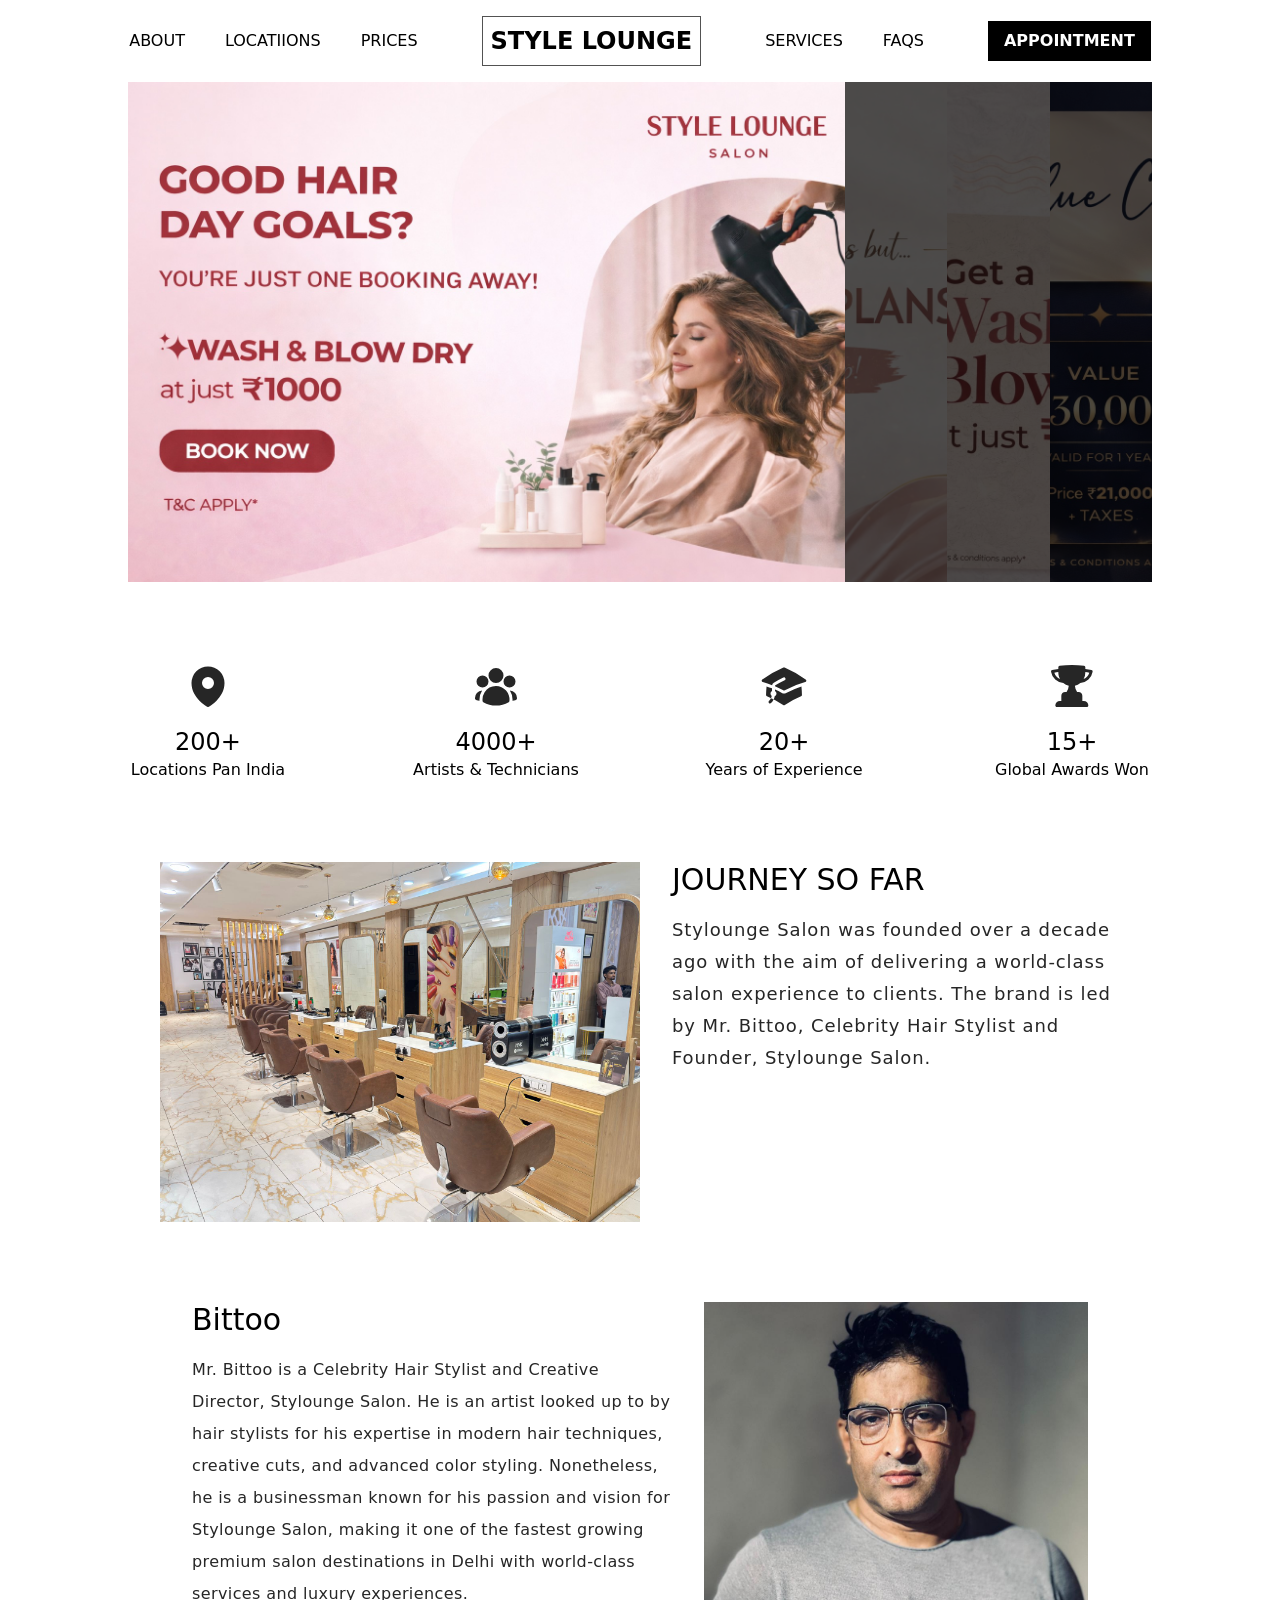
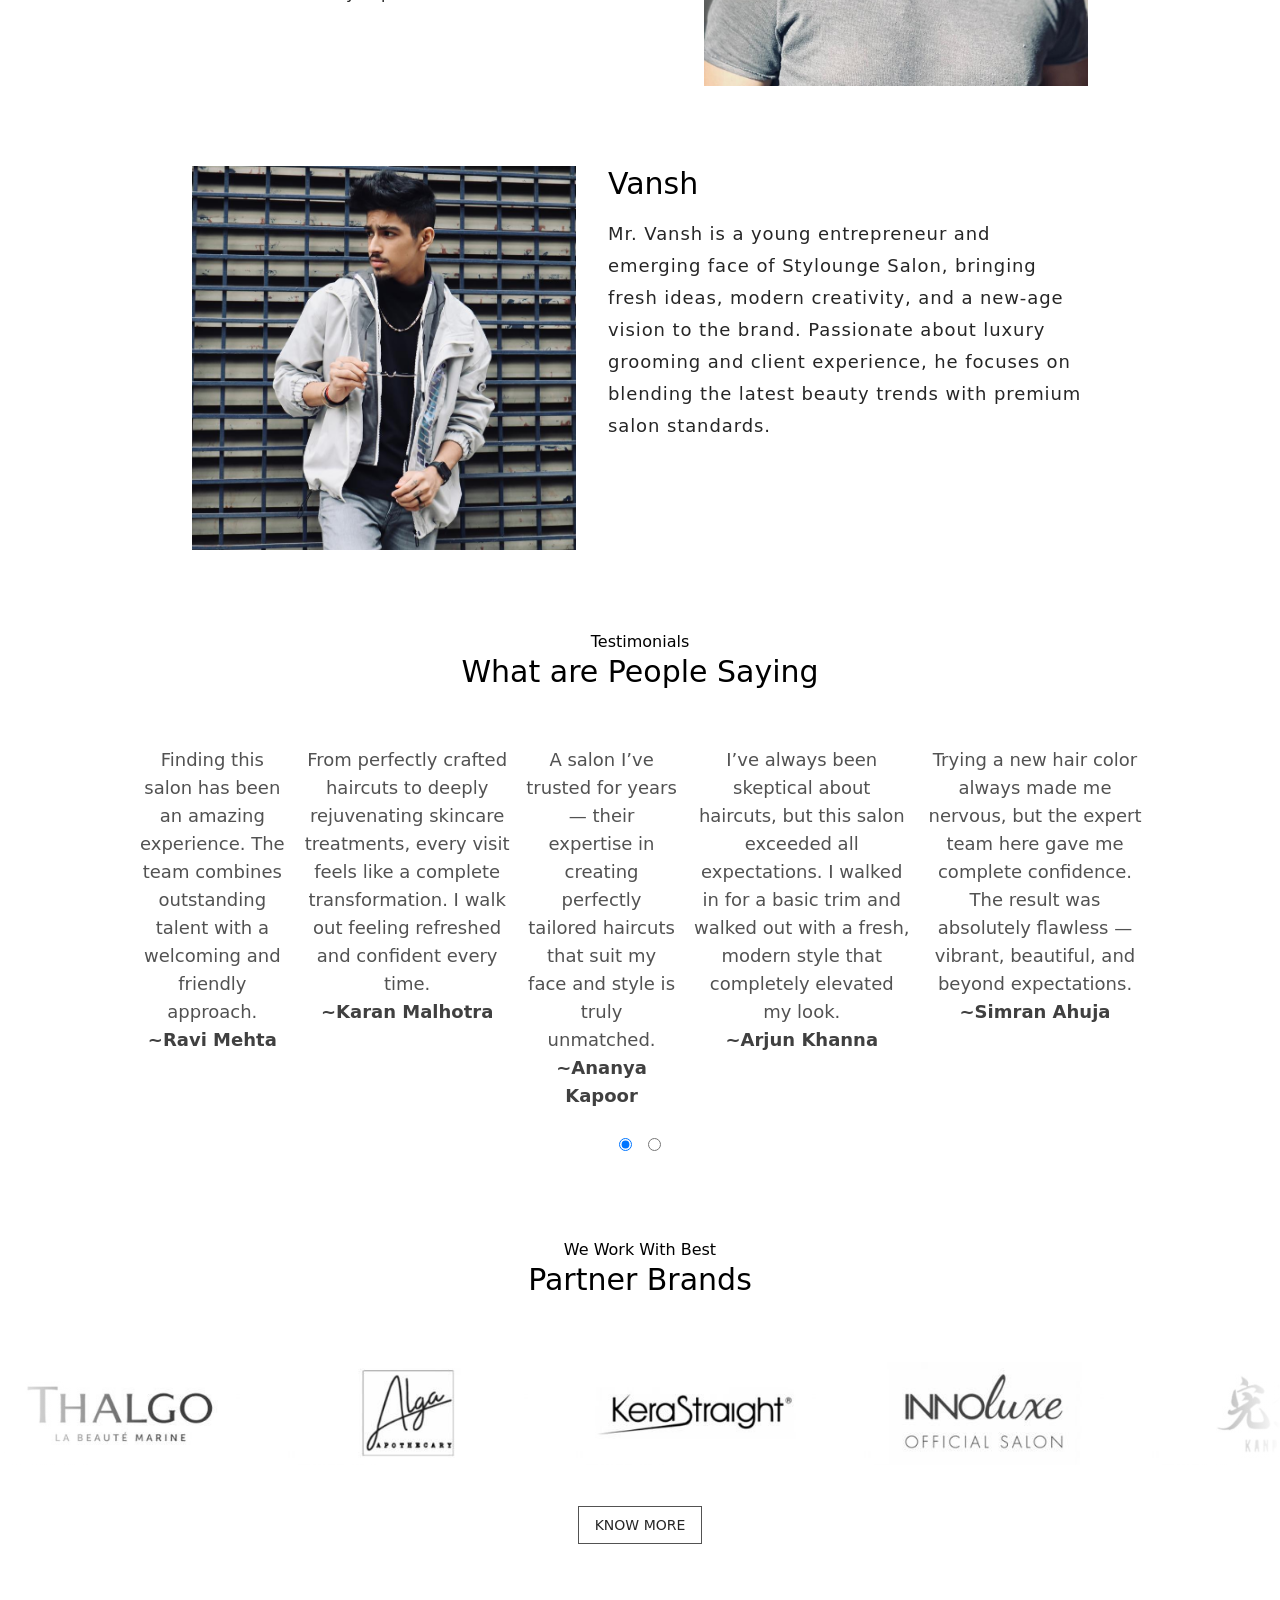
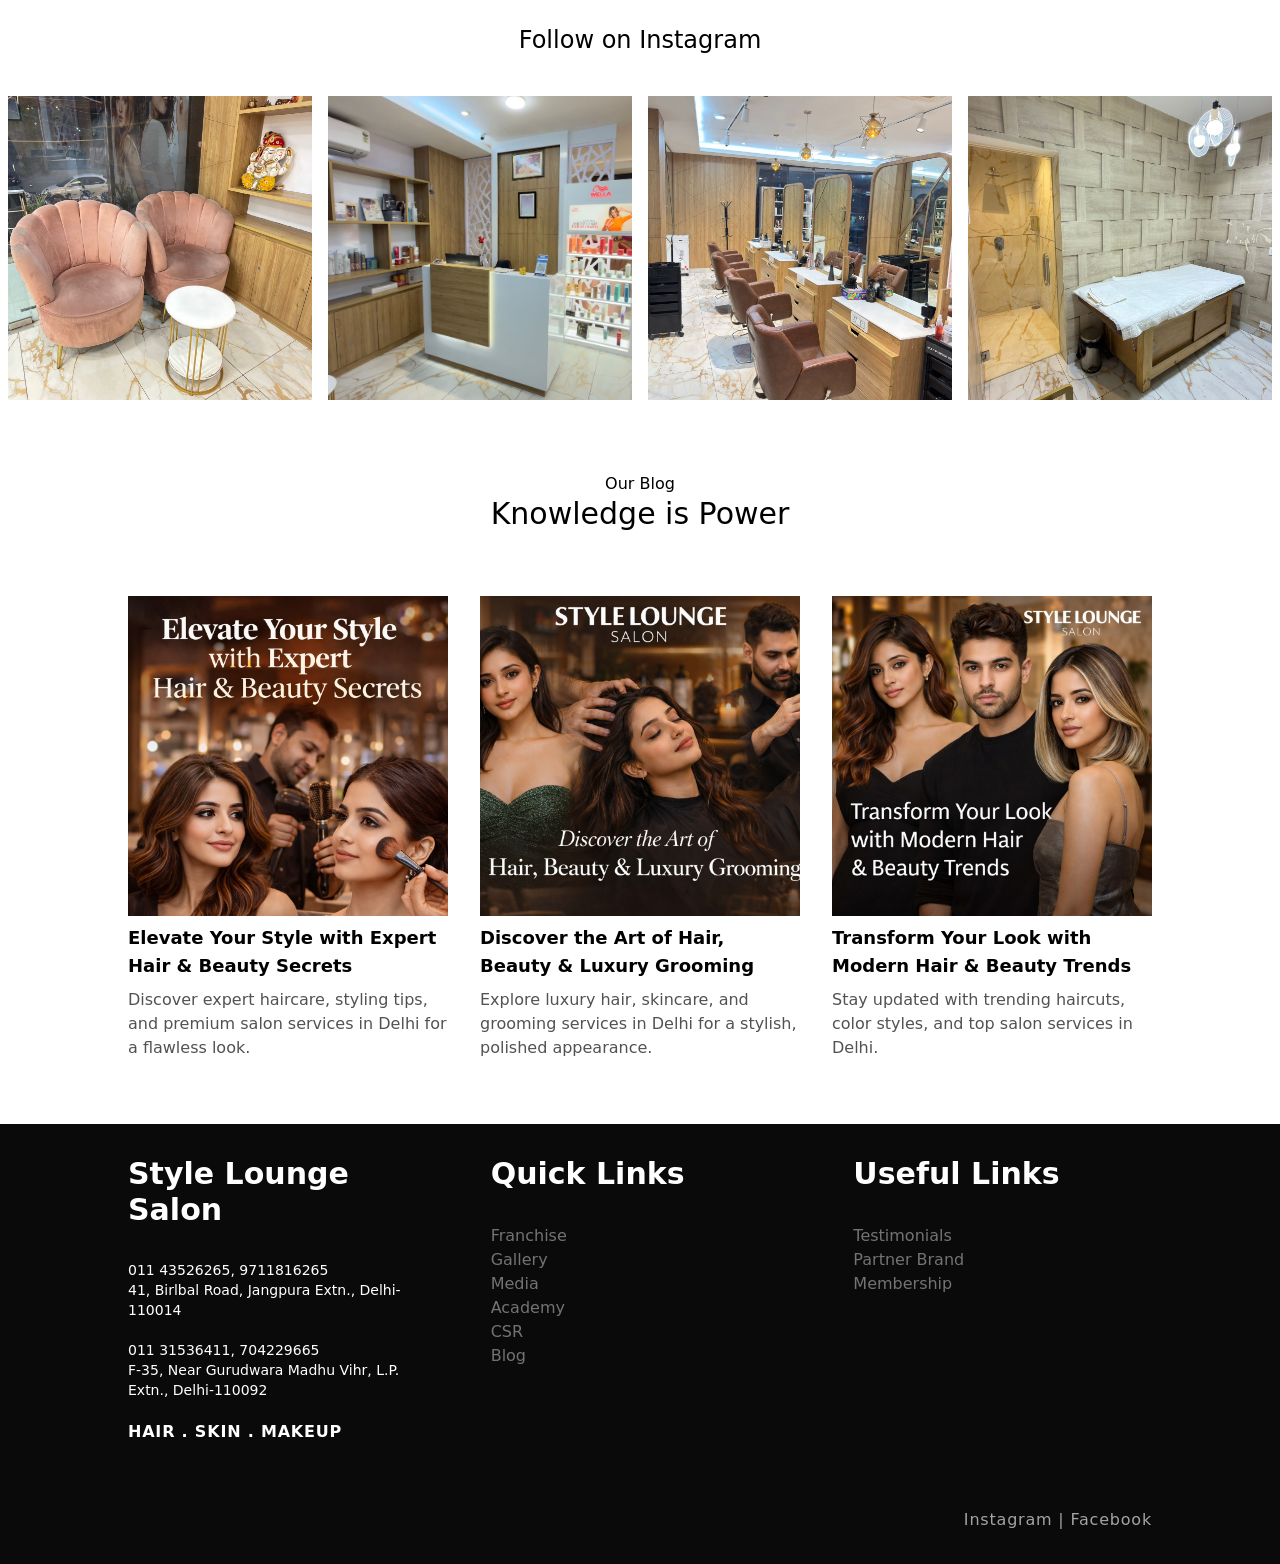
==== commit 043e6edd: "images changed" ====
--- a/index.html
+++ b/index.html
@@ -1 +1 @@
-<!DOCTYPE html><html><head><meta charset="utf-8"><meta name="viewport" content="width=device-width, initial-scale=1"><link rel="stylesheet" href="/_nuxt/entry.Dz0ENmJO.css" crossorigin><link rel="preload" as="fetch" crossorigin="anonymous" href="/_payload.json?f94aa888-37b1-439c-883b-36d92cf061ee"><link rel="modulepreload" as="script" crossorigin href="/_nuxt/Czh2tit2.js"><link rel="modulepreload" as="script" crossorigin href="/_nuxt/BumcjDC6.js"><link rel="modulepreload" as="script" crossorigin href="/_nuxt/CnlcmHB1.js"><link rel="modulepreload" as="script" crossorigin href="/_nuxt/D_Tir6u3.js"><link rel="modulepreload" as="script" crossorigin href="/_nuxt/DM3Uglbi.js"><script type="module" src="/_nuxt/Czh2tit2.js" crossorigin></script><link rel="prefetch" as="image" type="image/jpeg" href="/_nuxt/1.TygUdJXs.jpeg"><link rel="prefetch" as="image" type="image/jpeg" href="/_nuxt/2.Lvk8pDKy.jpeg"><link rel="prefetch" as="image" type="image/jpeg" href="/_nuxt/3.VTBACNg8.jpeg"><link rel="prefetch" as="image" type="image/jpeg" href="/_nuxt/4.CgiKffxP.jpeg"><link rel="prefetch" as="image" type="image/png" href="/_nuxt/2.BaZPPu2Y.png"><link rel="prefetch" as="image" type="image/jpeg" href="/_nuxt/1.CSQTmzpq.jpg"><link rel="prefetch" as="image" type="image/jpeg" href="/_nuxt/4.B34-Qttf.jpg"><link rel="prefetch" as="image" type="image/jpeg" href="/_nuxt/7.CZL60EL0.jpg"><link rel="prefetch" as="image" type="image/jpeg" href="/_nuxt/10.4rfhXwFI.jpg"><link rel="prefetch" as="image" type="image/jpeg" href="/_nuxt/1.CiSNSu86.jpeg"><link rel="prefetch" as="image" type="image/jpeg" href="/_nuxt/2.axbCU15a.jpeg"><link rel="prefetch" as="image" type="image/jpeg" href="/_nuxt/3.CjOOUiGr.jpeg"><link rel="prefetch" as="image" type="image/jpeg" href="/_nuxt/4.Cpf2Gljm.jpeg"><link rel="prefetch" as="image" type="image/jpeg" href="/_nuxt/5.C5I9TnYI.jpeg"><link rel="prefetch" as="image" type="image/jpeg" href="/_nuxt/6.DOOPK8dc.jpeg"><link rel="prefetch" as="image" type="image/jpeg" href="/_nuxt/7.B1O4bPCO.jpeg"><link rel="prefetch" as="image" type="image/jpeg" href="/_nuxt/1.D8gexgre.jpeg"><link rel="prefetch" as="image" type="image/jpeg" href="/_nuxt/2.D9_LpjnI.jpeg"><link rel="prefetch" as="image" type="image/jpeg" href="/_nuxt/3.BPnirJoS.jpeg"><link rel="prefetch" as="image" type="image/png" href="/_nuxt/salon.BvsWvMYI.png"></head><body><div id="__nuxt"><div><div><nav class="flex gap-16 items-center justify-between p-4 md:justify-center relative z-50 bg-white top-0 transition-all duration-300 ease-in-out"><ul class="md:flex gap-10 hidden"><li><a href="/about" class="">ABOUT</a></li><li><a href="/locations" class="">LOCATIIONS</a></li><li><a href="/services" class="">SERVICES</a></li></ul><span class="md:text-2xl font-black text-lg border border-neutral-600 px-1 md:p-2 transition-all duration-300 ease-in-out"><a aria-current="page" href="/" class="router-link-active router-link-exact-active">STYLE LOUNGE</a></span><ul class="hidden md:flex gap-10 items-center"><li><a href="/faqs" class="">FAQS</a></li><li>GALLERY</li><li><a href="/media" class="">MEDIA</a></li></ul><div class="flex gap-4 items-center"><a href="/contact" class="bg-black text-xs md:text-base py-2 px-4 text-center text-white font-bold">APPOINTMENT</a><button class="space-y-0.5 md:hidden"><div class="h-1 w-4 bg-neutral-800"></div><div class="h-1 w-3 ml-auto bg-neutral-800"></div><div class="h-1 w-4 bg-neutral-800"></div></button></div><div class="opacity-0 -translate-y-full absolute w-1/2 p-4 bg-white shadow-lg -z-10 text-sm top-full text-left right-0 transition-all duration-300 ease-in-out"><ul class="space-y-2"><li class="group"><a href="/about" class="">ABOUT</a><div class="h-0.5 w-0 group-hover:w-full bg-black transition-all duration-500 ease-in-out"></div></li><li class="group"><a href="/locations" class="">LOCATIIONS</a><div class="h-0.5 w-0 group-hover:w-full bg-black transition-all duration-500 ease-in-out"></div></li><li class="group"><a href="/services" class="">SERVICES</a><div class="h-0.5 w-0 group-hover:w-full bg-black transition-all duration-500 ease-in-out"></div></li><li class="group"><a href="/faqs" class="">FAQS</a><div class="h-0.5 w-0 group-hover:w-full bg-black transition-all duration-500 ease-in-out"></div></li><li class="group">GALLERY <div class="h-0.5 w-0 group-hover:w-full bg-black transition-all duration-500 ease-in-out"></div></li><li class="group"><a href="/media" class="">MEDIA</a><div class="h-0.5 w-0 group-hover:w-full bg-black transition-all duration-500 ease-in-out"></div></li></ul></div></nav><!--[--><!--[--><section class="mx-auto md:w-4/5 overflow-hidden"><div class="animate-fourslides flex w-[400%] h-[500px]"><!--[--><div class="w-1/4"><img src="/_nuxt/1.TygUdJXs.jpeg" class="object-contain w-full h-full object-center"></div><div class="w-1/4"><img src="/_nuxt/2.Lvk8pDKy.jpeg" class="object-contain w-full h-full object-center"></div><div class="w-1/4"><img src="/_nuxt/3.VTBACNg8.jpeg" class="object-contain w-full h-full object-center"></div><div class="w-1/4"><img src="/_nuxt/4.CgiKffxP.jpeg" class="object-contain w-full h-full object-center"></div><!--]--></div></section><section><div class="grid grid-cols-2 md:grid-cols-4 p-4 gap-8 md:p-20 text-sm md:text-base my-4 md:my-0"><div class="text-center space-y-4"><svg xmlns="http://www.w3.org/2000/svg" viewBox="0 0 24 24" fill="currentColor" aria-hidden="true" data-slot="icon" class="size-10 md:size-12 text-neutral-800 mx-auto"><path fill-rule="evenodd" d="m11.54 22.351.07.04.028.016a.76.76 0 0 0 .723 0l.028-.015.071-.041a16.975 16.975 0 0 0 1.144-.742 19.58 19.58 0 0 0 2.683-2.282c1.944-1.99 3.963-4.98 3.963-8.827a8.25 8.25 0 0 0-16.5 0c0 3.846 2.02 6.837 3.963 8.827a19.58 19.58 0 0 0 2.682 2.282 16.975 16.975 0 0 0 1.145.742ZM12 13.5a3 3 0 1 0 0-6 3 3 0 0 0 0 6Z" clip-rule="evenodd"></path></svg><div><h1 class="text-lg md:text-2xl">200+</h1><p>Locations Pan India </p></div></div><div class="text-center space-y-4"><svg xmlns="http://www.w3.org/2000/svg" viewBox="0 0 24 24" fill="currentColor" aria-hidden="true" data-slot="icon" class="size-10 md:size-12 text-neutral-800 mx-auto"><path fill-rule="evenodd" d="M8.25 6.75a3.75 3.75 0 1 1 7.5 0 3.75 3.75 0 0 1-7.5 0ZM15.75 9.75a3 3 0 1 1 6 0 3 3 0 0 1-6 0ZM2.25 9.75a3 3 0 1 1 6 0 3 3 0 0 1-6 0ZM6.31 15.117A6.745 6.745 0 0 1 12 12a6.745 6.745 0 0 1 6.709 7.498.75.75 0 0 1-.372.568A12.696 12.696 0 0 1 12 21.75c-2.305 0-4.47-.612-6.337-1.684a.75.75 0 0 1-.372-.568 6.787 6.787 0 0 1 1.019-4.38Z" clip-rule="evenodd"></path><path d="M5.082 14.254a8.287 8.287 0 0 0-1.308 5.135 9.687 9.687 0 0 1-1.764-.44l-.115-.04a.563.563 0 0 1-.373-.487l-.01-.121a3.75 3.75 0 0 1 3.57-4.047ZM20.226 19.389a8.287 8.287 0 0 0-1.308-5.135 3.75 3.75 0 0 1 3.57 4.047l-.01.121a.563.563 0 0 1-.373.486l-.115.04c-.567.2-1.156.349-1.764.441Z"></path></svg><div><h1 class="text-xl md:text-2xl">4000+</h1><p>Artists &amp; Technicians</p></div></div><div class="text-center space-y-4"><svg xmlns="http://www.w3.org/2000/svg" viewBox="0 0 24 24" fill="currentColor" aria-hidden="true" data-slot="icon" class="size-10 md:size-12 text-neutral-800 mx-auto"><path d="M11.7 2.805a.75.75 0 0 1 .6 0A60.65 60.65 0 0 1 22.83 8.72a.75.75 0 0 1-.231 1.337 49.948 49.948 0 0 0-9.902 3.912l-.003.002c-.114.06-.227.119-.34.18a.75.75 0 0 1-.707 0A50.88 50.88 0 0 0 7.5 12.173v-.224c0-.131.067-.248.172-.311a54.615 54.615 0 0 1 4.653-2.52.75.75 0 0 0-.65-1.352 56.123 56.123 0 0 0-4.78 2.589 1.858 1.858 0 0 0-.859 1.228 49.803 49.803 0 0 0-4.634-1.527.75.75 0 0 1-.231-1.337A60.653 60.653 0 0 1 11.7 2.805Z"></path><path d="M13.06 15.473a48.45 48.45 0 0 1 7.666-3.282c.134 1.414.22 2.843.255 4.284a.75.75 0 0 1-.46.711 47.87 47.87 0 0 0-8.105 4.342.75.75 0 0 1-.832 0 47.87 47.87 0 0 0-8.104-4.342.75.75 0 0 1-.461-.71c.035-1.442.121-2.87.255-4.286.921.304 1.83.634 2.726.99v1.27a1.5 1.5 0 0 0-.14 2.508c-.09.38-.222.753-.397 1.11.452.213.901.434 1.346.66a6.727 6.727 0 0 0 .551-1.607 1.5 1.5 0 0 0 .14-2.67v-.645a48.549 48.549 0 0 1 3.44 1.667 2.25 2.25 0 0 0 2.12 0Z"></path><path d="M4.462 19.462c.42-.419.753-.89 1-1.395.453.214.902.435 1.347.662a6.742 6.742 0 0 1-1.286 1.794.75.75 0 0 1-1.06-1.06Z"></path></svg><div><h1 class="text-xl md:text-2xl">20+</h1><p>Years of Experience</p></div></div><div class="text-center space-y-4"><svg xmlns="http://www.w3.org/2000/svg" viewBox="0 0 24 24" fill="currentColor" aria-hidden="true" data-slot="icon" class="size-10 md:size-12 text-neutral-800 mx-auto"><path fill-rule="evenodd" d="M5.166 2.621v.858c-1.035.148-2.059.33-3.071.543a.75.75 0 0 0-.584.859 6.753 6.753 0 0 0 6.138 5.6 6.73 6.73 0 0 0 2.743 1.346A6.707 6.707 0 0 1 9.279 15H8.54c-1.036 0-1.875.84-1.875 1.875V19.5h-.75a2.25 2.25 0 0 0-2.25 2.25c0 .414.336.75.75.75h15a.75.75 0 0 0 .75-.75 2.25 2.25 0 0 0-2.25-2.25h-.75v-2.625c0-1.036-.84-1.875-1.875-1.875h-.739a6.706 6.706 0 0 1-1.112-3.173 6.73 6.73 0 0 0 2.743-1.347 6.753 6.753 0 0 0 6.139-5.6.75.75 0 0 0-.585-.858 47.077 47.077 0 0 0-3.07-.543V2.62a.75.75 0 0 0-.658-.744 49.22 49.22 0 0 0-6.093-.377c-2.063 0-4.096.128-6.093.377a.75.75 0 0 0-.657.744Zm0 2.629c0 1.196.312 2.32.857 3.294A5.266 5.266 0 0 1 3.16 5.337a45.6 45.6 0 0 1 2.006-.343v.256Zm13.5 0v-.256c.674.1 1.343.214 2.006.343a5.265 5.265 0 0 1-2.863 3.207 6.72 6.72 0 0 0 .857-3.294Z" clip-rule="evenodd"></path></svg><div><h1 class="text-xl md:text-2xl">15+</h1><p>Global Awards Won</p></div></div></div></section><!--[--><div class="flex flex-col md:flex-row gap-8 justify-center w-3/4 mx-auto"><img src="/_nuxt/salon.BvsWvMYI.png" class="md:w-1/2"><div class="md:w-1/2 space-y-4"><h2 class="text-2xl md:text-3xl">JOURNEY SO FAR</h2><p class="text-sm md:text-lg text-neutral-800 leading-6 md:leading-8 tracking-wider">Stylounge Salon was founded over a decade ago with the aim of delivering a world-class salon experience to clients. The brand is led by Mr. Bittoo, Celebrity Hair Stylist and Founder, Stylounge Salon.</p><button class="border border-neutral-600 py-2 px-4 text-neutral-800 text-sm">KNOW MORE</button></div></div><div class="flex flex-col-reverse md:flex-row gap-8 justify-center w-3/4 mx-auto my-20"><div class="md:w-1/2 space-y-4"><h2 class="text-2xl md:text-3xl">Bittoo</h2><p class="text-sm md:text-base text-neutral-800 leading-6 md:leading-8 tracking-wide">Mr. Bittoo is a Celebrity Hair Stylist and Creative Director, Stylounge Salon. He is an artist looked up to by hair stylists for his expertise in modern hair techniques, creative cuts, and advanced color styling. Nonetheless, he is a businessman known for his passion and vision for Stylounge Salon, making it one of the fastest growing premium salon destinations in Delhi with world-class services and luxury experiences.</p><button class="border border-neutral-600 py-2 px-4 text-neutral-800 text-sm">KNOW MORE</button></div><img src="/_nuxt/2.BaZPPu2Y.png" class="w-96 h-96 aspect-square object-top object-cover"></div><!--]--><section><p class="text-center">Testimonials</p><h1 class="text-3xl text-center mb-8">What are People Saying</h1><div class="text-center snap-y md:snap-x h-[450px] md:h-auto snap-mandatory flex flex-col md:flex-row w-4/5 overflow-scroll mx-auto"><!--[--><div class="text-lg space-y-4 min-w-1/3 p-2 snap-start my-4"><p class="text-neutral-600">Finding this salon has been an amazing experience. The team combines outstanding talent with a welcoming and friendly approach.</p><span class="font-bold text-neutral-700">~Ravi Mehta</span></div><div class="text-lg space-y-4 min-w-1/3 p-2 snap-start my-4"><p class="text-neutral-600">From perfectly crafted haircuts to deeply rejuvenating skincare treatments, every visit feels like a complete transformation. I walk out feeling refreshed and confident every time. </p><span class="font-bold text-neutral-700">~Karan Malhotra</span></div><div class="text-lg space-y-4 min-w-1/3 p-2 snap-start my-4"><p class="text-neutral-600">A salon I’ve trusted for years — their expertise in creating perfectly tailored haircuts that suit my face and style is truly unmatched. </p><span class="font-bold text-neutral-700">~Ananya Kapoor</span></div><div class="text-lg space-y-4 min-w-1/3 p-2 snap-start my-4"><p class="text-neutral-600">I’ve always been skeptical about haircuts, but this salon exceeded all expectations. I walked in for a basic trim and walked out with a fresh, modern style that completely elevated my look.</p><span class="font-bold text-neutral-700">~Arjun Khanna</span></div><div class="text-lg space-y-4 min-w-1/3 p-2 snap-start my-4"><p class="text-neutral-600">Trying a new hair color always made me nervous, but the expert team here gave me complete confidence. The result was absolutely flawless — vibrant, beautiful, and beyond expectations.</p><span class="font-bold text-neutral-700">~Simran Ahuja</span></div><!--]--></div><div class="text-center space-x-4"><input type="radio" id="one" value="One" checked><input type="radio" id="two" value="Two"></div></section><section class="py-20"><p class="text-center">We Work With Best</p><h1 class="text-3xl text-center mb-4 md:mb-8">Partner Brands</h1><div id="brand-container" class="flex overflow-hidden relative gap-12"><div class="flex justify-start items-center gap-4 md:gap-12 my-8 animate-slideslow"><!--[--><div class="min-w-32 md:min-w-60 h-20 md:h-28"><img src="/_nuxt/1.CSQTmzpq.jpg" alt="brand image" class="object contain"></div><div class="min-w-32 md:min-w-60 h-20 md:h-28"><img src="[data-uri]" alt="brand image" class="object contain"></div><div class="min-w-32 md:min-w-60 h-20 md:h-28"><img src="[data-uri]" alt="brand image" class="object contain"></div><div class="min-w-32 md:min-w-60 h-20 md:h-28"><img src="/_nuxt/4.B34-Qttf.jpg" alt="brand image" class="object contain"></div><div class="min-w-32 md:min-w-60 h-20 md:h-28"><img src="[data-uri]" alt="brand image" class="object contain"></div><div class="min-w-32 md:min-w-60 h-20 md:h-28"><img src="[data-uri]" alt="brand image" class="object contain"></div><div class="min-w-32 md:min-w-60 h-20 md:h-28"><img src="/_nuxt/7.CZL60EL0.jpg" alt="brand image" class="object contain"></div><div class="min-w-32 md:min-w-60 h-20 md:h-28"><img src="[data-uri]" alt="brand image" class="object contain"></div><div class="min-w-32 md:min-w-60 h-20 md:h-28"><img src="[data-uri]" alt="brand image" class="object contain"></div><div class="min-w-32 md:min-w-60 h-20 md:h-28"><img src="/_nuxt/10.4rfhXwFI.jpg" alt="brand image" class="object contain"></div><!--]--><!--[--><div class="min-w-32 md:min-w-60 h-20 md:h-28"><img src="/_nuxt/1.CSQTmzpq.jpg" alt="brand image" class="object contain"></div><div class="min-w-32 md:min-w-60 h-20 md:h-28"><img src="[data-uri]" alt="brand image" class="object contain"></div><div class="min-w-32 md:min-w-60 h-20 md:h-28"><img src="[data-uri]" alt="brand image" class="object contain"></div><div class="min-w-32 md:min-w-60 h-20 md:h-28"><img src="/_nuxt/4.B34-Qttf.jpg" alt="brand image" class="object contain"></div><div class="min-w-32 md:min-w-60 h-20 md:h-28"><img src="[data-uri]" alt="brand image" class="object contain"></div><div class="min-w-32 md:min-w-60 h-20 md:h-28"><img src="[data-uri]" alt="brand image" class="object contain"></div><div class="min-w-32 md:min-w-60 h-20 md:h-28"><img src="/_nuxt/7.CZL60EL0.jpg" alt="brand image" class="object contain"></div><div class="min-w-32 md:min-w-60 h-20 md:h-28"><img src="[data-uri]" alt="brand image" class="object contain"></div><div class="min-w-32 md:min-w-60 h-20 md:h-28"><img src="[data-uri]" alt="brand image" class="object contain"></div><div class="min-w-32 md:min-w-60 h-20 md:h-28"><img src="/_nuxt/10.4rfhXwFI.jpg" alt="brand image" class="object contain"></div><!--]--></div><div class="w-16 lg:w-40 h-full bg-gradient-to-r from-white to-transparent absolute left-0 top-0 z-20"></div><div class="w-16 lg:w-40 h-full bg-gradient-to-l from-white to-transparent absolute right-0 top-0 z-20"></div></div><div class="w-fit mx-auto"><button class="border border-neutral-600 py-2 px-4 text-neutral-800 text-sm">KNOW MORE</button></div></section><section><h1 class="text-2xl text-center mb-8">Follow on Instagram</h1><div class="overflow-hidden"><div class="flex px-2 snap-x snap-mandatory overflow-scroll"><!--[--><div class="min-w-1/3 w-80 h-80 shrink-0 md:min-w-1/5 p-2 snap-start"><img src="/_nuxt/1.CiSNSu86.jpeg" alt="post" class="object-cover h-full w-full"></div><div class="min-w-1/3 w-80 h-80 shrink-0 md:min-w-1/5 p-2 snap-start"><img src="/_nuxt/2.axbCU15a.jpeg" alt="post" class="object-cover h-full w-full"></div><div class="min-w-1/3 w-80 h-80 shrink-0 md:min-w-1/5 p-2 snap-start"><img src="/_nuxt/3.CjOOUiGr.jpeg" alt="post" class="object-cover h-full w-full"></div><div class="min-w-1/3 w-80 h-80 shrink-0 md:min-w-1/5 p-2 snap-start"><img src="/_nuxt/4.Cpf2Gljm.jpeg" alt="post" class="object-cover h-full w-full"></div><div class="min-w-1/3 w-80 h-80 shrink-0 md:min-w-1/5 p-2 snap-start"><img src="/_nuxt/5.C5I9TnYI.jpeg" alt="post" class="object-cover h-full w-full"></div><div class="min-w-1/3 w-80 h-80 shrink-0 md:min-w-1/5 p-2 snap-start"><img src="/_nuxt/6.DOOPK8dc.jpeg" alt="post" class="object-cover h-full w-full"></div><div class="min-w-1/3 w-80 h-80 shrink-0 md:min-w-1/5 p-2 snap-start"><img src="/_nuxt/7.B1O4bPCO.jpeg" alt="post" class="object-cover h-full w-full"></div><!--]--><!--[--><div class="min-w-1/3 w-80 h-80 shrink-0 md:min-w-1/5 p-2 snap-start"><img src="/_nuxt/1.CiSNSu86.jpeg" alt="post" class="object-cover h-full w-full"></div><div class="min-w-1/3 w-80 h-80 shrink-0 md:min-w-1/5 p-2 snap-start"><img src="/_nuxt/2.axbCU15a.jpeg" alt="post" class="object-cover h-full w-full"></div><div class="min-w-1/3 w-80 h-80 shrink-0 md:min-w-1/5 p-2 snap-start"><img src="/_nuxt/3.CjOOUiGr.jpeg" alt="post" class="object-cover h-full w-full"></div><div class="min-w-1/3 w-80 h-80 shrink-0 md:min-w-1/5 p-2 snap-start"><img src="/_nuxt/4.Cpf2Gljm.jpeg" alt="post" class="object-cover h-full w-full"></div><div class="min-w-1/3 w-80 h-80 shrink-0 md:min-w-1/5 p-2 snap-start"><img src="/_nuxt/5.C5I9TnYI.jpeg" alt="post" class="object-cover h-full w-full"></div><div class="min-w-1/3 w-80 h-80 shrink-0 md:min-w-1/5 p-2 snap-start"><img src="/_nuxt/6.DOOPK8dc.jpeg" alt="post" class="object-cover h-full w-full"></div><div class="min-w-1/3 w-80 h-80 shrink-0 md:min-w-1/5 p-2 snap-start"><img src="/_nuxt/7.B1O4bPCO.jpeg" alt="post" class="object-cover h-full w-full"></div><!--]--></div></div></section><section class="w-4/5 mx-auto my-16"><p class="text-center">Our Blog</p><h1 class="text-3xl text-center mb-16">Knowledge is Power</h1><div class="grid md:grid-cols-3 gap-8"><!--[--><div class="space-y-2"><img src="/_nuxt/1.D8gexgre.jpeg" class="aspect-square w-full object-top object-cover"><h4 class="font-bold text-lg mt-8">Elevate Your Style with Expert Hair &amp; Beauty Secrets</h4><p class="text-neutral-600">Discover expert haircare, styling tips, and premium salon services in Delhi for a flawless look.</p></div><div class="space-y-2"><img src="/_nuxt/2.D9_LpjnI.jpeg" class="aspect-square w-full object-top object-cover"><h4 class="font-bold text-lg mt-8">Discover the Art of Hair, Beauty &amp; Luxury Grooming</h4><p class="text-neutral-600">Explore luxury hair, skincare, and grooming services in Delhi for a stylish, polished appearance.</p></div><div class="space-y-2"><img src="/_nuxt/3.BPnirJoS.jpeg" class="aspect-square w-full object-top object-cover"><h4 class="font-bold text-lg mt-8">Transform Your Look with Modern Hair &amp; Beauty Trends</h4><p class="text-neutral-600">Stay updated with trending haircuts, color styles, and top salon services in Delhi.</p></div><!--]--></div></section><!--]--><!--]--><section class="bg-neutral-950 py-8 text-white"><div class="grid grid-cols-2 md:grid-cols-3 w-4/5 mx-auto gap-16"><div class="space-y-8 col-span-2 md:col-span-1"><h1 class="font-bold text-3xl">Style Lounge Salon</h1><p class="text-sm"> 011 43526265, 9711816265<br>41, Birlbal Road, Jangpura Extn., Delhi-110014 <br><br> 011 31536411, 704229665 <br> F-35, Near Gurudwara Madhu Vihr, L.P. Extn., Delhi-110092 <br><br></p><span class="font-bold tracking-wider">HAIR . SKIN . MAKEUP</span></div><div class="space-y-8"><h1 class="font-bold text-xl md:text-3xl">Quick Links</h1><ul class="text-neutral-500"><li>Franchise</li><li>Gallery</li><li>Media</li><li>Academy</li><li>CSR</li><li>Blog</li></ul></div><div class="space-y-8"><h1 class="font-bold text-xl md:text-3xl">Useful Links</h1><ul class="text-neutral-500"><li>Testimonials</li><li>Partner Brand</li><li>Membership</li></ul></div></div><div class="flex flex-col md:flex-row items-center justify-end w-4/5 mx-auto mt-16 gap-8"><span class="text-neutral-400 tracking-wider">Instagram | Facebook</span></div></section></div></div></div><div id="teleports"></div><script>window.__NUXT__={};window.__NUXT__.config={public:{},app:{baseURL:"/",buildId:"f94aa888-37b1-439c-883b-36d92cf061ee",buildAssetsDir:"/_nuxt/",cdnURL:""}}</script><script type="application/json" data-nuxt-data="nuxt-app" data-ssr="true" id="__NUXT_DATA__" data-src="/_payload.json?f94aa888-37b1-439c-883b-36d92cf061ee">[{"state":1,"once":3,"_errors":4,"serverRendered":6,"path":7,"prerenderedAt":8},["Reactive",2],{},["Set"],["ShallowReactive",5],{},true,"\u002F",1775998804038]</script></body></html>+<!DOCTYPE html><html><head><meta charset="utf-8"><meta name="viewport" content="width=device-width, initial-scale=1"><link rel="stylesheet" href="/_nuxt/entry.CZe263Zx.css" crossorigin><link rel="preload" as="fetch" crossorigin="anonymous" href="/_payload.json?8a121220-990b-424d-be47-ea8f380ec3a7"><link rel="modulepreload" as="script" crossorigin href="/_nuxt/C6iz4lrY.js"><link rel="modulepreload" as="script" crossorigin href="/_nuxt/C3T63D3H.js"><link rel="modulepreload" as="script" crossorigin href="/_nuxt/dpP4wzTi.js"><link rel="modulepreload" as="script" crossorigin href="/_nuxt/BIBQkiot.js"><link rel="modulepreload" as="script" crossorigin href="/_nuxt/DS3U-fws.js"><link rel="modulepreload" as="script" crossorigin href="/_nuxt/CVMREc64.js"><script type="module" src="/_nuxt/C6iz4lrY.js" crossorigin></script><link rel="prefetch" as="image" type="image/jpeg" href="/_nuxt/1.TygUdJXs.jpeg"><link rel="prefetch" as="image" type="image/jpeg" href="/_nuxt/2.Lvk8pDKy.jpeg"><link rel="prefetch" as="image" type="image/jpeg" href="/_nuxt/3.VTBACNg8.jpeg"><link rel="prefetch" as="image" type="image/jpeg" href="/_nuxt/4.CgiKffxP.jpeg"><link rel="prefetch" as="image" type="image/jpeg" href="/_nuxt/bitto.6GPanpAg.jpg"><link rel="prefetch" as="image" type="image/jpeg" href="/_nuxt/vansh.BS3_QeV3.jpg"><link rel="prefetch" as="image" type="image/jpeg" href="/_nuxt/1.CSQTmzpq.jpg"><link rel="prefetch" as="image" type="image/jpeg" href="/_nuxt/4.B34-Qttf.jpg"><link rel="prefetch" as="image" type="image/jpeg" href="/_nuxt/7.CZL60EL0.jpg"><link rel="prefetch" as="image" type="image/jpeg" href="/_nuxt/10.4rfhXwFI.jpg"><link rel="prefetch" as="image" type="image/jpeg" href="/_nuxt/1.D8gexgre.jpeg"><link rel="prefetch" as="image" type="image/jpeg" href="/_nuxt/2.D9_LpjnI.jpeg"><link rel="prefetch" as="image" type="image/jpeg" href="/_nuxt/3.BPnirJoS.jpeg"><link rel="prefetch" as="image" type="image/jpeg" href="/_nuxt/salon.D8ktiJZs.jpg"><link rel="prefetch" as="image" type="image/jpeg" href="/_nuxt/1.DNccR1Kd.jpg"><link rel="prefetch" as="image" type="image/jpeg" href="/_nuxt/2.Cr_MQO5q.jpg"><link rel="prefetch" as="image" type="image/jpeg" href="/_nuxt/3.B3_E7hmM.jpg"><link rel="prefetch" as="image" type="image/jpeg" href="/_nuxt/4.C6dPyAAK.jpg"><link rel="prefetch" as="image" type="image/jpeg" href="/_nuxt/5.Dsm8i_J2.jpg"><link rel="prefetch" as="image" type="image/jpeg" href="/_nuxt/6.DouvgDai.jpg"><link rel="prefetch" as="image" type="image/jpeg" href="/_nuxt/7.D1m_dI6C.jpg"></head><body><div id="__nuxt"><div><div><nav class="flex gap-16 items-center justify-between p-4 md:justify-center relative z-50 bg-white top-0 transition-all duration-300 ease-in-out"><ul class="md:flex gap-10 hidden"><li><a href="/about" class="">ABOUT</a></li><li><a href="/locations" class="">LOCATIIONS</a></li><li><a href="/prices" class="">PRICES</a></li></ul><span class="md:text-2xl font-black text-lg border border-neutral-600 px-1 md:p-2 transition-all duration-300 ease-in-out"><a aria-current="page" href="/" class="router-link-active router-link-exact-active">STYLE LOUNGE</a></span><ul class="hidden md:flex gap-10 items-center"><li><a href="/services" class="">SERVICES</a></li><li><a href="/faqs" class="">FAQS</a></li></ul><div class="flex gap-4 items-center"><a href="/contact" class="bg-black text-xs md:text-base py-2 px-4 text-center text-white font-bold">APPOINTMENT</a><button class="space-y-0.5 md:hidden"><div class="h-1 w-4 bg-neutral-800"></div><div class="h-1 w-3 ml-auto bg-neutral-800"></div><div class="h-1 w-4 bg-neutral-800"></div></button></div><div class="opacity-0 -translate-y-full absolute w-1/2 p-4 bg-white shadow-lg -z-10 text-sm top-full text-left right-0 transition-all duration-300 ease-in-out"><ul class="space-y-2"><li class="group"><a href="/about" class="">ABOUT</a><div class="h-0.5 w-0 group-hover:w-full bg-black transition-all duration-500 ease-in-out"></div></li><li class="group"><a href="/locations" class="">LOCATIIONS</a><div class="h-0.5 w-0 group-hover:w-full bg-black transition-all duration-500 ease-in-out"></div></li><li class="group"><a href="/services" class="">SERVICES</a><div class="h-0.5 w-0 group-hover:w-full bg-black transition-all duration-500 ease-in-out"></div></li><li class="group"><a href="/faqs" class="">FAQS</a><div class="h-0.5 w-0 group-hover:w-full bg-black transition-all duration-500 ease-in-out"></div></li><li class="group">GALLERY <div class="h-0.5 w-0 group-hover:w-full bg-black transition-all duration-500 ease-in-out"></div></li><li class="group"><a href="/media" class="">MEDIA</a><div class="h-0.5 w-0 group-hover:w-full bg-black transition-all duration-500 ease-in-out"></div></li></ul></div></nav><!--[--><!--[--><section class="mx-auto md:w-4/5 overflow-hidden bg-black"><div class="flex h-[300px] md:h-[500px]"><!--[--><div class="w-[70%] transition-all duration-300 ease-in-out"><img src="/_nuxt/1.TygUdJXs.jpeg" class="object-cover w-full h-full object-center"></div><div class="w-[10%] opacity-30 transition-all duration-300 ease-in-out"><img src="/_nuxt/2.Lvk8pDKy.jpeg" class="object-cover w-full h-full object-center"></div><div class="w-[10%] opacity-30 transition-all duration-300 ease-in-out"><img src="/_nuxt/3.VTBACNg8.jpeg" class="object-cover w-full h-full object-center"></div><div class="w-[10%] opacity-30 transition-all duration-300 ease-in-out"><img src="/_nuxt/4.CgiKffxP.jpeg" class="object-cover w-full h-full object-center"></div><!--]--></div></section><section><div class="grid grid-cols-2 md:grid-cols-4 p-4 gap-8 md:p-20 text-sm md:text-base my-4 md:my-0"><div class="text-center space-y-4"><svg xmlns="http://www.w3.org/2000/svg" viewBox="0 0 24 24" fill="currentColor" aria-hidden="true" data-slot="icon" class="size-10 md:size-12 text-neutral-800 mx-auto"><path fill-rule="evenodd" d="m11.54 22.351.07.04.028.016a.76.76 0 0 0 .723 0l.028-.015.071-.041a16.975 16.975 0 0 0 1.144-.742 19.58 19.58 0 0 0 2.683-2.282c1.944-1.99 3.963-4.98 3.963-8.827a8.25 8.25 0 0 0-16.5 0c0 3.846 2.02 6.837 3.963 8.827a19.58 19.58 0 0 0 2.682 2.282 16.975 16.975 0 0 0 1.145.742ZM12 13.5a3 3 0 1 0 0-6 3 3 0 0 0 0 6Z" clip-rule="evenodd"></path></svg><div><h1 class="text-lg md:text-2xl">200+</h1><p>Locations Pan India </p></div></div><div class="text-center space-y-4"><svg xmlns="http://www.w3.org/2000/svg" viewBox="0 0 24 24" fill="currentColor" aria-hidden="true" data-slot="icon" class="size-10 md:size-12 text-neutral-800 mx-auto"><path fill-rule="evenodd" d="M8.25 6.75a3.75 3.75 0 1 1 7.5 0 3.75 3.75 0 0 1-7.5 0ZM15.75 9.75a3 3 0 1 1 6 0 3 3 0 0 1-6 0ZM2.25 9.75a3 3 0 1 1 6 0 3 3 0 0 1-6 0ZM6.31 15.117A6.745 6.745 0 0 1 12 12a6.745 6.745 0 0 1 6.709 7.498.75.75 0 0 1-.372.568A12.696 12.696 0 0 1 12 21.75c-2.305 0-4.47-.612-6.337-1.684a.75.75 0 0 1-.372-.568 6.787 6.787 0 0 1 1.019-4.38Z" clip-rule="evenodd"></path><path d="M5.082 14.254a8.287 8.287 0 0 0-1.308 5.135 9.687 9.687 0 0 1-1.764-.44l-.115-.04a.563.563 0 0 1-.373-.487l-.01-.121a3.75 3.75 0 0 1 3.57-4.047ZM20.226 19.389a8.287 8.287 0 0 0-1.308-5.135 3.75 3.75 0 0 1 3.57 4.047l-.01.121a.563.563 0 0 1-.373.486l-.115.04c-.567.2-1.156.349-1.764.441Z"></path></svg><div><h1 class="text-xl md:text-2xl">4000+</h1><p>Artists &amp; Technicians</p></div></div><div class="text-center space-y-4"><svg xmlns="http://www.w3.org/2000/svg" viewBox="0 0 24 24" fill="currentColor" aria-hidden="true" data-slot="icon" class="size-10 md:size-12 text-neutral-800 mx-auto"><path d="M11.7 2.805a.75.75 0 0 1 .6 0A60.65 60.65 0 0 1 22.83 8.72a.75.75 0 0 1-.231 1.337 49.948 49.948 0 0 0-9.902 3.912l-.003.002c-.114.06-.227.119-.34.18a.75.75 0 0 1-.707 0A50.88 50.88 0 0 0 7.5 12.173v-.224c0-.131.067-.248.172-.311a54.615 54.615 0 0 1 4.653-2.52.75.75 0 0 0-.65-1.352 56.123 56.123 0 0 0-4.78 2.589 1.858 1.858 0 0 0-.859 1.228 49.803 49.803 0 0 0-4.634-1.527.75.75 0 0 1-.231-1.337A60.653 60.653 0 0 1 11.7 2.805Z"></path><path d="M13.06 15.473a48.45 48.45 0 0 1 7.666-3.282c.134 1.414.22 2.843.255 4.284a.75.75 0 0 1-.46.711 47.87 47.87 0 0 0-8.105 4.342.75.75 0 0 1-.832 0 47.87 47.87 0 0 0-8.104-4.342.75.75 0 0 1-.461-.71c.035-1.442.121-2.87.255-4.286.921.304 1.83.634 2.726.99v1.27a1.5 1.5 0 0 0-.14 2.508c-.09.38-.222.753-.397 1.11.452.213.901.434 1.346.66a6.727 6.727 0 0 0 .551-1.607 1.5 1.5 0 0 0 .14-2.67v-.645a48.549 48.549 0 0 1 3.44 1.667 2.25 2.25 0 0 0 2.12 0Z"></path><path d="M4.462 19.462c.42-.419.753-.89 1-1.395.453.214.902.435 1.347.662a6.742 6.742 0 0 1-1.286 1.794.75.75 0 0 1-1.06-1.06Z"></path></svg><div><h1 class="text-xl md:text-2xl">20+</h1><p>Years of Experience</p></div></div><div class="text-center space-y-4"><svg xmlns="http://www.w3.org/2000/svg" viewBox="0 0 24 24" fill="currentColor" aria-hidden="true" data-slot="icon" class="size-10 md:size-12 text-neutral-800 mx-auto"><path fill-rule="evenodd" d="M5.166 2.621v.858c-1.035.148-2.059.33-3.071.543a.75.75 0 0 0-.584.859 6.753 6.753 0 0 0 6.138 5.6 6.73 6.73 0 0 0 2.743 1.346A6.707 6.707 0 0 1 9.279 15H8.54c-1.036 0-1.875.84-1.875 1.875V19.5h-.75a2.25 2.25 0 0 0-2.25 2.25c0 .414.336.75.75.75h15a.75.75 0 0 0 .75-.75 2.25 2.25 0 0 0-2.25-2.25h-.75v-2.625c0-1.036-.84-1.875-1.875-1.875h-.739a6.706 6.706 0 0 1-1.112-3.173 6.73 6.73 0 0 0 2.743-1.347 6.753 6.753 0 0 0 6.139-5.6.75.75 0 0 0-.585-.858 47.077 47.077 0 0 0-3.07-.543V2.62a.75.75 0 0 0-.658-.744 49.22 49.22 0 0 0-6.093-.377c-2.063 0-4.096.128-6.093.377a.75.75 0 0 0-.657.744Zm0 2.629c0 1.196.312 2.32.857 3.294A5.266 5.266 0 0 1 3.16 5.337a45.6 45.6 0 0 1 2.006-.343v.256Zm13.5 0v-.256c.674.1 1.343.214 2.006.343a5.265 5.265 0 0 1-2.863 3.207 6.72 6.72 0 0 0 .857-3.294Z" clip-rule="evenodd"></path></svg><div><h1 class="text-xl md:text-2xl">15+</h1><p>Global Awards Won</p></div></div></div></section><!--[--><div class="flex flex-col md:flex-row gap-8 justify-center w-3/4 mx-auto"><img src="/_nuxt/salon.D8ktiJZs.jpg" class="md:w-1/2"><div class="md:w-1/2 space-y-4"><h2 class="text-2xl md:text-3xl">JOURNEY SO FAR</h2><p class="text-sm md:text-lg text-neutral-800 leading-6 md:leading-8 tracking-wider">Stylounge Salon was founded over a decade ago with the aim of delivering a world-class salon experience to clients. The brand is led by Mr. Bittoo, Celebrity Hair Stylist and Founder, Stylounge Salon.</p></div></div><div class="flex flex-col-reverse md:flex-row gap-8 justify-center w-3/4 mx-auto my-20"><div class="md:w-1/2 space-y-4"><h2 class="text-2xl md:text-3xl">Bittoo</h2><p class="text-sm md:text-base text-neutral-800 leading-6 md:leading-8 tracking-wide">Mr. Bittoo is a Celebrity Hair Stylist and Creative Director, Stylounge Salon. He is an artist looked up to by hair stylists for his expertise in modern hair techniques, creative cuts, and advanced color styling. Nonetheless, he is a businessman known for his passion and vision for Stylounge Salon, making it one of the fastest growing premium salon destinations in Delhi with world-class services and luxury experiences.</p></div><img src="/_nuxt/bitto.6GPanpAg.jpg" class="w-96 h-96 object-cover"></div><div class="flex flex-col md:flex-row gap-8 justify-center w-3/4 mx-auto mb-20"><img src="/_nuxt/vansh.BS3_QeV3.jpg" class="w-96 h-96 object-cover"><div class="md:w-1/2 space-y-4"><h2 class="text-2xl md:text-3xl">Vansh</h2><p class="text-sm md:text-lg text-neutral-800 leading-6 md:leading-8 tracking-wider">Mr. Vansh is a young entrepreneur and emerging face of Stylounge Salon, bringing fresh ideas, modern creativity, and a new-age vision to the brand. Passionate about luxury grooming and client experience, he focuses on blending the latest beauty trends with premium salon standards.</p></div></div><!--]--><section><p class="text-center">Testimonials</p><h1 class="text-3xl text-center mb-8">What are People Saying</h1><div class="text-center snap-y md:snap-x h-[450px] md:h-auto snap-mandatory flex flex-col md:flex-row w-4/5 overflow-scroll mx-auto"><!--[--><div class="text-lg space-y-4 min-w-1/3 p-2 snap-start my-4"><p class="text-neutral-600">Finding this salon has been an amazing experience. The team combines outstanding talent with a welcoming and friendly approach.</p><span class="font-bold text-neutral-700">~Ravi Mehta</span></div><div class="text-lg space-y-4 min-w-1/3 p-2 snap-start my-4"><p class="text-neutral-600">From perfectly crafted haircuts to deeply rejuvenating skincare treatments, every visit feels like a complete transformation. I walk out feeling refreshed and confident every time. </p><span class="font-bold text-neutral-700">~Karan Malhotra</span></div><div class="text-lg space-y-4 min-w-1/3 p-2 snap-start my-4"><p class="text-neutral-600">A salon I’ve trusted for years — their expertise in creating perfectly tailored haircuts that suit my face and style is truly unmatched. </p><span class="font-bold text-neutral-700">~Ananya Kapoor</span></div><div class="text-lg space-y-4 min-w-1/3 p-2 snap-start my-4"><p class="text-neutral-600">I’ve always been skeptical about haircuts, but this salon exceeded all expectations. I walked in for a basic trim and walked out with a fresh, modern style that completely elevated my look.</p><span class="font-bold text-neutral-700">~Arjun Khanna</span></div><div class="text-lg space-y-4 min-w-1/3 p-2 snap-start my-4"><p class="text-neutral-600">Trying a new hair color always made me nervous, but the expert team here gave me complete confidence. The result was absolutely flawless — vibrant, beautiful, and beyond expectations.</p><span class="font-bold text-neutral-700">~Simran Ahuja</span></div><!--]--></div><div class="text-center space-x-4"><input type="radio" id="one" value="One" checked><input type="radio" id="two" value="Two"></div></section><section class="py-20"><p class="text-center">We Work With Best</p><h1 class="text-3xl text-center mb-4 md:mb-8">Partner Brands</h1><div id="brand-container" class="flex overflow-hidden relative gap-12"><div class="flex justify-start items-center gap-4 md:gap-12 my-8 animate-slideslow"><!--[--><div class="min-w-32 md:min-w-60 h-20 md:h-28"><img src="/_nuxt/1.CSQTmzpq.jpg" alt="brand image" class="object contain"></div><div class="min-w-32 md:min-w-60 h-20 md:h-28"><img src="[data-uri]" alt="brand image" class="object contain"></div><div class="min-w-32 md:min-w-60 h-20 md:h-28"><img src="[data-uri]" alt="brand image" class="object contain"></div><div class="min-w-32 md:min-w-60 h-20 md:h-28"><img src="/_nuxt/4.B34-Qttf.jpg" alt="brand image" class="object contain"></div><div class="min-w-32 md:min-w-60 h-20 md:h-28"><img src="[data-uri]" alt="brand image" class="object contain"></div><div class="min-w-32 md:min-w-60 h-20 md:h-28"><img src="[data-uri]" alt="brand image" class="object contain"></div><div class="min-w-32 md:min-w-60 h-20 md:h-28"><img src="/_nuxt/7.CZL60EL0.jpg" alt="brand image" class="object contain"></div><div class="min-w-32 md:min-w-60 h-20 md:h-28"><img src="[data-uri]" alt="brand image" class="object contain"></div><div class="min-w-32 md:min-w-60 h-20 md:h-28"><img src="[data-uri]" alt="brand image" class="object contain"></div><div class="min-w-32 md:min-w-60 h-20 md:h-28"><img src="/_nuxt/10.4rfhXwFI.jpg" alt="brand image" class="object contain"></div><!--]--><!--[--><div class="min-w-32 md:min-w-60 h-20 md:h-28"><img src="/_nuxt/1.CSQTmzpq.jpg" alt="brand image" class="object contain"></div><div class="min-w-32 md:min-w-60 h-20 md:h-28"><img src="[data-uri]" alt="brand image" class="object contain"></div><div class="min-w-32 md:min-w-60 h-20 md:h-28"><img src="[data-uri]" alt="brand image" class="object contain"></div><div class="min-w-32 md:min-w-60 h-20 md:h-28"><img src="/_nuxt/4.B34-Qttf.jpg" alt="brand image" class="object contain"></div><div class="min-w-32 md:min-w-60 h-20 md:h-28"><img src="[data-uri]" alt="brand image" class="object contain"></div><div class="min-w-32 md:min-w-60 h-20 md:h-28"><img src="[data-uri]" alt="brand image" class="object contain"></div><div class="min-w-32 md:min-w-60 h-20 md:h-28"><img src="/_nuxt/7.CZL60EL0.jpg" alt="brand image" class="object contain"></div><div class="min-w-32 md:min-w-60 h-20 md:h-28"><img src="[data-uri]" alt="brand image" class="object contain"></div><div class="min-w-32 md:min-w-60 h-20 md:h-28"><img src="[data-uri]" alt="brand image" class="object contain"></div><div class="min-w-32 md:min-w-60 h-20 md:h-28"><img src="/_nuxt/10.4rfhXwFI.jpg" alt="brand image" class="object contain"></div><!--]--></div><div class="w-16 lg:w-40 h-full bg-gradient-to-r from-white to-transparent absolute left-0 top-0 z-20"></div><div class="w-16 lg:w-40 h-full bg-gradient-to-l from-white to-transparent absolute right-0 top-0 z-20"></div></div><div class="w-fit mx-auto"><button class="border border-neutral-600 py-2 px-4 text-neutral-800 text-sm">KNOW MORE</button></div></section><section><h1 class="text-2xl text-center mb-8">Follow on Instagram</h1><div class="overflow-hidden"><div class="flex px-2 snap-x snap-mandatory overflow-scroll"><!--[--><div class="min-w-1/3 w-80 h-80 shrink-0 md:min-w-1/5 p-2 snap-start"><img src="/_nuxt/1.DNccR1Kd.jpg" alt="post" class="object-cover h-full w-full"></div><div class="min-w-1/3 w-80 h-80 shrink-0 md:min-w-1/5 p-2 snap-start"><img src="/_nuxt/2.Cr_MQO5q.jpg" alt="post" class="object-cover h-full w-full"></div><div class="min-w-1/3 w-80 h-80 shrink-0 md:min-w-1/5 p-2 snap-start"><img src="/_nuxt/3.B3_E7hmM.jpg" alt="post" class="object-cover h-full w-full"></div><div class="min-w-1/3 w-80 h-80 shrink-0 md:min-w-1/5 p-2 snap-start"><img src="/_nuxt/4.C6dPyAAK.jpg" alt="post" class="object-cover h-full w-full"></div><div class="min-w-1/3 w-80 h-80 shrink-0 md:min-w-1/5 p-2 snap-start"><img src="/_nuxt/5.Dsm8i_J2.jpg" alt="post" class="object-cover h-full w-full"></div><div class="min-w-1/3 w-80 h-80 shrink-0 md:min-w-1/5 p-2 snap-start"><img src="/_nuxt/6.DouvgDai.jpg" alt="post" class="object-cover h-full w-full"></div><div class="min-w-1/3 w-80 h-80 shrink-0 md:min-w-1/5 p-2 snap-start"><img src="/_nuxt/7.D1m_dI6C.jpg" alt="post" class="object-cover h-full w-full"></div><!--]--><!--[--><div class="min-w-1/3 w-80 h-80 shrink-0 md:min-w-1/5 p-2 snap-start"><img src="/_nuxt/1.DNccR1Kd.jpg" alt="post" class="object-cover h-full w-full"></div><div class="min-w-1/3 w-80 h-80 shrink-0 md:min-w-1/5 p-2 snap-start"><img src="/_nuxt/2.Cr_MQO5q.jpg" alt="post" class="object-cover h-full w-full"></div><div class="min-w-1/3 w-80 h-80 shrink-0 md:min-w-1/5 p-2 snap-start"><img src="/_nuxt/3.B3_E7hmM.jpg" alt="post" class="object-cover h-full w-full"></div><div class="min-w-1/3 w-80 h-80 shrink-0 md:min-w-1/5 p-2 snap-start"><img src="/_nuxt/4.C6dPyAAK.jpg" alt="post" class="object-cover h-full w-full"></div><div class="min-w-1/3 w-80 h-80 shrink-0 md:min-w-1/5 p-2 snap-start"><img src="/_nuxt/5.Dsm8i_J2.jpg" alt="post" class="object-cover h-full w-full"></div><div class="min-w-1/3 w-80 h-80 shrink-0 md:min-w-1/5 p-2 snap-start"><img src="/_nuxt/6.DouvgDai.jpg" alt="post" class="object-cover h-full w-full"></div><div class="min-w-1/3 w-80 h-80 shrink-0 md:min-w-1/5 p-2 snap-start"><img src="/_nuxt/7.D1m_dI6C.jpg" alt="post" class="object-cover h-full w-full"></div><!--]--></div></div></section><section class="w-4/5 mx-auto my-16"><p class="text-center">Our Blog</p><h1 class="text-3xl text-center mb-16">Knowledge is Power</h1><div class="grid md:grid-cols-3 gap-8"><!--[--><div class="space-y-2"><img src="/_nuxt/1.D8gexgre.jpeg" class="aspect-square w-full object-top object-cover"><h4 class="font-bold text-lg mt-8">Elevate Your Style with Expert Hair &amp; Beauty Secrets</h4><p class="text-neutral-600">Discover expert haircare, styling tips, and premium salon services in Delhi for a flawless look.</p></div><div class="space-y-2"><img src="/_nuxt/2.D9_LpjnI.jpeg" class="aspect-square w-full object-top object-cover"><h4 class="font-bold text-lg mt-8">Discover the Art of Hair, Beauty &amp; Luxury Grooming</h4><p class="text-neutral-600">Explore luxury hair, skincare, and grooming services in Delhi for a stylish, polished appearance.</p></div><div class="space-y-2"><img src="/_nuxt/3.BPnirJoS.jpeg" class="aspect-square w-full object-top object-cover"><h4 class="font-bold text-lg mt-8">Transform Your Look with Modern Hair &amp; Beauty Trends</h4><p class="text-neutral-600">Stay updated with trending haircuts, color styles, and top salon services in Delhi.</p></div><!--]--></div></section><!--]--><!--]--><section class="bg-neutral-950 py-8 text-white"><div class="grid grid-cols-2 md:grid-cols-3 w-4/5 mx-auto gap-16"><div class="space-y-8 col-span-2 md:col-span-1"><h1 class="font-bold text-3xl">Style Lounge Salon</h1><p class="text-sm"> 011 43526265, 9711816265<br>41, Birlbal Road, Jangpura Extn., Delhi-110014 <br><br> 011 31536411, 704229665 <br> F-35, Near Gurudwara Madhu Vihr, L.P. Extn., Delhi-110092 <br><br></p><span class="font-bold tracking-wider">HAIR . SKIN . MAKEUP</span></div><div class="space-y-8"><h1 class="font-bold text-xl md:text-3xl">Quick Links</h1><ul class="text-neutral-500"><li>Franchise</li><li>Gallery</li><li>Media</li><li>Academy</li><li>CSR</li><li>Blog</li></ul></div><div class="space-y-8"><h1 class="font-bold text-xl md:text-3xl">Useful Links</h1><ul class="text-neutral-500"><li>Testimonials</li><li>Partner Brand</li><li>Membership</li></ul></div></div><div class="flex flex-col md:flex-row items-center justify-end w-4/5 mx-auto mt-16 gap-8"><span class="text-neutral-400 tracking-wider">Instagram | Facebook</span></div></section></div></div></div><div id="teleports"></div><script>window.__NUXT__={};window.__NUXT__.config={public:{},app:{baseURL:"/",buildId:"8a121220-990b-424d-be47-ea8f380ec3a7",buildAssetsDir:"/_nuxt/",cdnURL:""}}</script><script type="application/json" data-nuxt-data="nuxt-app" data-ssr="true" id="__NUXT_DATA__" data-src="/_payload.json?8a121220-990b-424d-be47-ea8f380ec3a7">[{"state":1,"once":3,"_errors":4,"serverRendered":6,"path":7,"prerenderedAt":8},["Reactive",2],{},["Set"],["ShallowReactive",5],{},true,"\u002F",1778261127430]</script></body></html>
--- a/_nuxt/entry.CZe263Zx.css
+++ b/_nuxt/entry.CZe263Zx.css
@@ -0,0 +1 @@
+*,::backdrop,:after,:before{--tw-border-spacing-x:0;--tw-border-spacing-y:0;--tw-translate-x:0;--tw-translate-y:0;--tw-rotate:0;--tw-skew-x:0;--tw-skew-y:0;--tw-scale-x:1;--tw-scale-y:1;--tw-pan-x: ;--tw-pan-y: ;--tw-pinch-zoom: ;--tw-scroll-snap-strictness:proximity;--tw-gradient-from-position: ;--tw-gradient-via-position: ;--tw-gradient-to-position: ;--tw-ordinal: ;--tw-slashed-zero: ;--tw-numeric-figure: ;--tw-numeric-spacing: ;--tw-numeric-fraction: ;--tw-ring-inset: ;--tw-ring-offset-width:0px;--tw-ring-offset-color:#fff;--tw-ring-color:#3b82f680;--tw-ring-offset-shadow:0 0 #0000;--tw-ring-shadow:0 0 #0000;--tw-shadow:0 0 #0000;--tw-shadow-colored:0 0 #0000;--tw-blur: ;--tw-brightness: ;--tw-contrast: ;--tw-grayscale: ;--tw-hue-rotate: ;--tw-invert: ;--tw-saturate: ;--tw-sepia: ;--tw-drop-shadow: ;--tw-backdrop-blur: ;--tw-backdrop-brightness: ;--tw-backdrop-contrast: ;--tw-backdrop-grayscale: ;--tw-backdrop-hue-rotate: ;--tw-backdrop-invert: ;--tw-backdrop-opacity: ;--tw-backdrop-saturate: ;--tw-backdrop-sepia: ;--tw-contain-size: ;--tw-contain-layout: ;--tw-contain-paint: ;--tw-contain-style: }*,:after,:before{border:0 solid #e5e7eb;box-sizing:border-box}:after,:before{--tw-content:""}:host,html{line-height:1.5;-webkit-text-size-adjust:100%;font-family:ui-sans-serif,system-ui,sans-serif,Apple Color Emoji,Segoe UI Emoji,Segoe UI Symbol,Noto Color Emoji;font-feature-settings:normal;font-variation-settings:normal;tab-size:4;-webkit-tap-highlight-color:transparent}body{line-height:inherit;margin:0}hr{border-top-width:1px;color:inherit;height:0}abbr:where([title]){-webkit-text-decoration:underline dotted;text-decoration:underline dotted}h1,h2,h3,h4,h5,h6{font-size:inherit;font-weight:inherit}a{color:inherit;text-decoration:inherit}b,strong{font-weight:bolder}code,kbd,pre,samp{font-family:ui-monospace,SFMono-Regular,Menlo,Monaco,Consolas,Liberation Mono,Courier New,monospace;font-feature-settings:normal;font-size:1em;font-variation-settings:normal}small{font-size:80%}sub,sup{font-size:75%;line-height:0;position:relative;vertical-align:initial}sub{bottom:-.25em}sup{top:-.5em}table{border-collapse:collapse;border-color:inherit;text-indent:0}button,input,optgroup,select,textarea{color:inherit;font-family:inherit;font-feature-settings:inherit;font-size:100%;font-variation-settings:inherit;font-weight:inherit;letter-spacing:inherit;line-height:inherit;margin:0;padding:0}button,select{text-transform:none}button,input:where([type=button]),input:where([type=reset]),input:where([type=submit]){-webkit-appearance:button;background-color:initial;background-image:none}:-moz-focusring{outline:auto}:-moz-ui-invalid{box-shadow:none}progress{vertical-align:initial}::-webkit-inner-spin-button,::-webkit-outer-spin-button{height:auto}[type=search]{-webkit-appearance:textfield;outline-offset:-2px}::-webkit-search-decoration{-webkit-appearance:none}::-webkit-file-upload-button{-webkit-appearance:button;font:inherit}summary{display:list-item}blockquote,dd,dl,figure,h1,h2,h3,h4,h5,h6,hr,p,pre{margin:0}fieldset{margin:0}fieldset,legend{padding:0}menu,ol,ul{list-style:none;margin:0;padding:0}dialog{padding:0}textarea{resize:vertical}input::placeholder,textarea::placeholder{color:#9ca3af;opacity:1}[role=button],button{cursor:pointer}:disabled{cursor:default}audio,canvas,embed,iframe,img,object,svg,video{display:block;vertical-align:middle}img,video{height:auto;max-width:100%}[hidden]:where(:not([hidden=until-found])){display:none}.container{width:100%}@media(min-width:640px){.container{max-width:640px}}@media(min-width:768px){.container{max-width:768px}}@media(min-width:1024px){.container{max-width:1024px}}@media(min-width:1280px){.container{max-width:1280px}}@media(min-width:1536px){.container{max-width:1536px}}.pointer-events-none{pointer-events:none}.visible{visibility:visible}.absolute{position:absolute}.relative{position:relative}.sticky{position:sticky}.left-0{left:0}.left-1\/2{left:50%}.left-2{left:.5rem}.left-4{left:1rem}.right-0{right:0}.top-0{top:0}.top-1\/2{top:50%}.top-2{top:.5rem}.top-4{top:1rem}.top-full{top:100%}.-z-10{z-index:-10}.z-0{z-index:0}.z-10{z-index:10}.z-20{z-index:20}.z-50{z-index:50}.col-span-2{grid-column:span 2/span 2}.mx-2{margin-left:.5rem;margin-right:.5rem}.mx-auto{margin-left:auto;margin-right:auto}.my-16{margin-bottom:4rem;margin-top:4rem}.my-20{margin-bottom:5rem;margin-top:5rem}.my-4{margin-bottom:1rem;margin-top:1rem}.my-8{margin-bottom:2rem;margin-top:2rem}.mb-16{margin-bottom:4rem}.mb-2{margin-bottom:.5rem}.mb-20{margin-bottom:5rem}.mb-24{margin-bottom:6rem}.mb-4{margin-bottom:1rem}.mb-6{margin-bottom:1.5rem}.mb-8{margin-bottom:2rem}.ml-auto{margin-left:auto}.mt-1{margin-top:.25rem}.mt-16{margin-top:4rem}.mt-24{margin-top:6rem}.mt-8{margin-top:2rem}.block{display:block}.inline{display:inline}.flex{display:flex}.grid{display:grid}.hidden{display:none}.aspect-square{aspect-ratio:1/1}.size-10{height:2.5rem;width:2.5rem}.size-4{height:1rem;width:1rem}.size-8{height:2rem;width:2rem}.h-0\.5{height:.125rem}.h-1{height:.25rem}.h-10{height:2.5rem}.h-16{height:4rem}.h-20{height:5rem}.h-24{height:6rem}.h-6{height:1.5rem}.h-80{height:20rem}.h-96{height:24rem}.h-\[300px\]{height:300px}.h-\[450px\]{height:450px}.h-full{height:100%}.w-0{width:0}.w-1\/2{width:50%}.w-1\/4{width:25%}.w-16{width:4rem}.w-3{width:.75rem}.w-3\/4{width:75%}.w-36{width:9rem}.w-4{width:1rem}.w-4\/5{width:80%}.w-5{width:1.25rem}.w-6{width:1.5rem}.w-80{width:20rem}.w-96{width:24rem}.w-\[10\%\]{width:10%}.w-\[70\%\]{width:70%}.w-fit{width:fit-content}.w-full{width:100%}.min-w-32{min-width:8rem}.max-w-5xl{max-width:64rem}.max-w-\[500px\]{max-width:500px}.shrink-0{flex-shrink:0}.flex-grow{flex-grow:1}.-translate-x-1\/2{--tw-translate-x:-50%}.-translate-x-1\/2,.-translate-y-1\/2{transform:translate(var(--tw-translate-x),var(--tw-translate-y)) rotate(var(--tw-rotate)) skew(var(--tw-skew-x)) skewY(var(--tw-skew-y)) scaleX(var(--tw-scale-x)) scaleY(var(--tw-scale-y))}.-translate-y-1\/2{--tw-translate-y:-50%}.-translate-y-full{--tw-translate-y:-100%}.-translate-y-full,.translate-x-0{transform:translate(var(--tw-translate-x),var(--tw-translate-y)) rotate(var(--tw-rotate)) skew(var(--tw-skew-x)) skewY(var(--tw-skew-y)) scaleX(var(--tw-scale-x)) scaleY(var(--tw-scale-y))}.translate-x-0{--tw-translate-x:0px}.translate-x-36{--tw-translate-x:9rem}.translate-x-36,.translate-y-0{transform:translate(var(--tw-translate-x),var(--tw-translate-y)) rotate(var(--tw-rotate)) skew(var(--tw-skew-x)) skewY(var(--tw-skew-y)) scaleX(var(--tw-scale-x)) scaleY(var(--tw-scale-y))}.translate-y-0{--tw-translate-y:0px}.transform{transform:translate(var(--tw-translate-x),var(--tw-translate-y)) rotate(var(--tw-rotate)) skew(var(--tw-skew-x)) skewY(var(--tw-skew-y)) scaleX(var(--tw-scale-x)) scaleY(var(--tw-scale-y))}@keyframes slide{0%{transform:translate(0)}to{transform:translate(-100%)}}.animate-slideslow{animation:slide 60s linear infinite}.cursor-pointer{cursor:pointer}.snap-x{scroll-snap-type:x var(--tw-scroll-snap-strictness)}.snap-y{scroll-snap-type:y var(--tw-scroll-snap-strictness)}.snap-mandatory{--tw-scroll-snap-strictness:mandatory}.snap-start{scroll-snap-align:start}.appearance-none{appearance:none}.grid-cols-1{grid-template-columns:repeat(1,minmax(0,1fr))}.grid-cols-2{grid-template-columns:repeat(2,minmax(0,1fr))}.grid-cols-7{grid-template-columns:repeat(7,minmax(0,1fr))}.flex-col{flex-direction:column}.flex-col-reverse{flex-direction:column-reverse}.items-center{align-items:center}.items-baseline{align-items:baseline}.justify-start{justify-content:flex-start}.justify-end{justify-content:flex-end}.justify-center{justify-content:center}.justify-between{justify-content:space-between}.justify-around{justify-content:space-around}.gap-10{gap:2.5rem}.gap-12{gap:3rem}.gap-16{gap:4rem}.gap-4{gap:1rem}.gap-8{gap:2rem}.gap-x-16{column-gap:4rem}.gap-x-8{column-gap:2rem}.gap-y-12{row-gap:3rem}.space-x-3>:not([hidden])~:not([hidden]){--tw-space-x-reverse:0;margin-left:calc(.75rem*(1 - var(--tw-space-x-reverse)));margin-right:calc(.75rem*var(--tw-space-x-reverse))}.space-x-4>:not([hidden])~:not([hidden]){--tw-space-x-reverse:0;margin-left:calc(1rem*(1 - var(--tw-space-x-reverse)));margin-right:calc(1rem*var(--tw-space-x-reverse))}.space-y-0\.5>:not([hidden])~:not([hidden]){--tw-space-y-reverse:0;margin-bottom:calc(.125rem*var(--tw-space-y-reverse));margin-top:calc(.125rem*(1 - var(--tw-space-y-reverse)))}.space-y-10>:not([hidden])~:not([hidden]){--tw-space-y-reverse:0;margin-bottom:calc(2.5rem*var(--tw-space-y-reverse));margin-top:calc(2.5rem*(1 - var(--tw-space-y-reverse)))}.space-y-16>:not([hidden])~:not([hidden]){--tw-space-y-reverse:0;margin-bottom:calc(4rem*var(--tw-space-y-reverse));margin-top:calc(4rem*(1 - var(--tw-space-y-reverse)))}.space-y-2>:not([hidden])~:not([hidden]){--tw-space-y-reverse:0;margin-bottom:calc(.5rem*var(--tw-space-y-reverse));margin-top:calc(.5rem*(1 - var(--tw-space-y-reverse)))}.space-y-4>:not([hidden])~:not([hidden]){--tw-space-y-reverse:0;margin-bottom:calc(1rem*var(--tw-space-y-reverse));margin-top:calc(1rem*(1 - var(--tw-space-y-reverse)))}.space-y-8>:not([hidden])~:not([hidden]){--tw-space-y-reverse:0;margin-bottom:calc(2rem*var(--tw-space-y-reverse));margin-top:calc(2rem*(1 - var(--tw-space-y-reverse)))}.overflow-hidden{overflow:hidden}.overflow-scroll{overflow:scroll}.rounded-\[7px\]{border-radius:7px}.rounded-full{border-radius:9999px}.rounded-md{border-radius:.375rem}.rounded-xl{border-radius:.75rem}.border{border-width:1px}.border-\[\.5px\]{border-width:.5px}.border-b{border-bottom-width:1px}.border-t{border-top-width:1px}.border-t-2{border-top-width:2px}.border-dotted{border-style:dotted}.border-neutral-300{--tw-border-opacity:1;border-color:rgb(212 212 212/var(--tw-border-opacity,1))}.border-neutral-500{--tw-border-opacity:1;border-color:rgb(115 115 115/var(--tw-border-opacity,1))}.border-neutral-600{--tw-border-opacity:1;border-color:rgb(82 82 82/var(--tw-border-opacity,1))}.border-transparent{border-color:#0000}.border-white\/10{border-color:#ffffff1a}.border-white\/20{border-color:#fff3}.border-white\/5{border-color:#ffffff0d}.bg-amber-600{--tw-bg-opacity:1;background-color:rgb(217 119 6/var(--tw-bg-opacity,1))}.bg-black{--tw-bg-opacity:1;background-color:rgb(0 0 0/var(--tw-bg-opacity,1))}.bg-neutral-800{--tw-bg-opacity:1;background-color:rgb(38 38 38/var(--tw-bg-opacity,1))}.bg-neutral-900{--tw-bg-opacity:1;background-color:rgb(23 23 23/var(--tw-bg-opacity,1))}.bg-neutral-950{--tw-bg-opacity:1;background-color:rgb(10 10 10/var(--tw-bg-opacity,1))}.bg-white{--tw-bg-opacity:1;background-color:rgb(255 255 255/var(--tw-bg-opacity,1))}.bg-gradient-to-l{background-image:linear-gradient(to left,var(--tw-gradient-stops))}.bg-gradient-to-r{background-image:linear-gradient(to right,var(--tw-gradient-stops))}.from-white{--tw-gradient-from:#fff var(--tw-gradient-from-position);--tw-gradient-to:#fff0 var(--tw-gradient-to-position);--tw-gradient-stops:var(--tw-gradient-from),var(--tw-gradient-to)}.to-transparent{--tw-gradient-to:#0000 var(--tw-gradient-to-position)}.fill-current{fill:currentColor}.object-cover{object-fit:cover}.object-center{object-position:center}.object-top{object-position:top}.p-1{padding:.25rem}.p-2{padding:.5rem}.p-4{padding:1rem}.p-8{padding:2rem}.px-1{padding-left:.25rem;padding-right:.25rem}.px-2{padding-left:.5rem;padding-right:.5rem}.px-4{padding-left:1rem;padding-right:1rem}.py-16{padding-bottom:4rem;padding-top:4rem}.py-2{padding-bottom:.5rem;padding-top:.5rem}.py-20{padding-bottom:5rem;padding-top:5rem}.py-8{padding-bottom:2rem;padding-top:2rem}.pb-1{padding-bottom:.25rem}.pb-12{padding-bottom:3rem}.pb-16{padding-bottom:4rem}.pb-2{padding-bottom:.5rem}.pb-4{padding-bottom:1rem}.pl-12{padding-left:3rem}.pr-4{padding-right:1rem}.pt-16{padding-top:4rem}.pt-2{padding-top:.5rem}.pt-4{padding-top:1rem}.pt-8{padding-top:2rem}.text-left{text-align:left}.text-center{text-align:center}.font-serif{font-family:ui-serif,Georgia,Cambria,Times New Roman,Times,serif}.text-2xl{font-size:1.5rem;line-height:2rem}.text-3xl{font-size:1.875rem;line-height:2.25rem}.text-5xl{font-size:3rem;line-height:1}.text-\[10px\]{font-size:10px}.text-base{font-size:1rem;line-height:1.5rem}.text-lg{font-size:1.125rem;line-height:1.75rem}.text-sm{font-size:.875rem;line-height:1.25rem}.text-xl{font-size:1.25rem;line-height:1.75rem}.text-xs{font-size:.75rem;line-height:1rem}.font-black{font-weight:900}.font-bold{font-weight:700}.font-medium{font-weight:500}.uppercase{text-transform:uppercase}.capitalize{text-transform:capitalize}.leading-6{line-height:1.5rem}.leading-tight{line-height:1.25}.tracking-\[0\.5em\]{letter-spacing:.5em}.tracking-tighter{letter-spacing:-.05em}.tracking-wide{letter-spacing:.025em}.tracking-wider{letter-spacing:.05em}.tracking-widest{letter-spacing:.1em}.text-gray-500{--tw-text-opacity:1;color:rgb(107 114 128/var(--tw-text-opacity,1))}.text-gray-600{--tw-text-opacity:1;color:rgb(75 85 99/var(--tw-text-opacity,1))}.text-gray-700{--tw-text-opacity:1;color:rgb(55 65 81/var(--tw-text-opacity,1))}.text-neutral-100{--tw-text-opacity:1;color:rgb(245 245 245/var(--tw-text-opacity,1))}.text-neutral-200{--tw-text-opacity:1;color:rgb(229 229 229/var(--tw-text-opacity,1))}.text-neutral-400{--tw-text-opacity:1;color:rgb(163 163 163/var(--tw-text-opacity,1))}.text-neutral-500{--tw-text-opacity:1;color:rgb(115 115 115/var(--tw-text-opacity,1))}.text-neutral-600{--tw-text-opacity:1;color:rgb(82 82 82/var(--tw-text-opacity,1))}.text-neutral-700{--tw-text-opacity:1;color:rgb(64 64 64/var(--tw-text-opacity,1))}.text-neutral-800{--tw-text-opacity:1;color:rgb(38 38 38/var(--tw-text-opacity,1))}.text-red-500{--tw-text-opacity:1;color:rgb(239 68 68/var(--tw-text-opacity,1))}.text-white{--tw-text-opacity:1;color:rgb(255 255 255/var(--tw-text-opacity,1))}.opacity-0{opacity:0}.opacity-100{opacity:1}.opacity-30{opacity:.3}.opacity-80{opacity:.8}.shadow-lg{--tw-shadow:0 10px 15px -3px #0000001a,0 4px 6px -4px #0000001a;--tw-shadow-colored:0 10px 15px -3px var(--tw-shadow-color),0 4px 6px -4px var(--tw-shadow-color);box-shadow:var(--tw-ring-offset-shadow,0 0 #0000),var(--tw-ring-shadow,0 0 #0000),var(--tw-shadow)}.outline-none{outline:2px solid #0000;outline-offset:2px}.outline{outline-style:solid}.outline-1{outline-width:1px}.transition-all{transition-duration:.15s;transition-property:all;transition-timing-function:cubic-bezier(.4,0,.2,1)}.transition-colors{transition-duration:.15s;transition-property:color,background-color,border-color,text-decoration-color,fill,stroke;transition-timing-function:cubic-bezier(.4,0,.2,1)}.duration-300{transition-duration:.3s}.duration-500{transition-duration:.5s}.ease-in-out{transition-timing-function:cubic-bezier(.4,0,.2,1)}.hover\:border-amber-600:hover{--tw-border-opacity:1;border-color:rgb(217 119 6/var(--tw-border-opacity,1))}.hover\:bg-amber-600:hover{--tw-bg-opacity:1;background-color:rgb(217 119 6/var(--tw-bg-opacity,1))}.hover\:bg-neutral-800:hover{--tw-bg-opacity:1;background-color:rgb(38 38 38/var(--tw-bg-opacity,1))}.hover\:bg-opacity-90:hover{--tw-bg-opacity:.9}.hover\:text-white:hover{--tw-text-opacity:1;color:rgb(255 255 255/var(--tw-text-opacity,1))}.focus\:border-amber-600:focus{--tw-border-opacity:1;border-color:rgb(217 119 6/var(--tw-border-opacity,1))}.group:hover .group-hover\:w-full{width:100%}.group:hover .group-hover\:text-neutral-900{--tw-text-opacity:1;color:rgb(23 23 23/var(--tw-text-opacity,1))}@media(min-width:640px){.sm\:text-base{font-size:1rem;line-height:1.5rem}}@media(min-width:768px){.md\:col-span-1{grid-column:span 1/span 1}.md\:col-span-2{grid-column:span 2/span 2}.md\:my-0{margin-bottom:0;margin-top:0}.md\:mb-8{margin-bottom:2rem}.md\:flex{display:flex}.md\:hidden{display:none}.md\:size-12{height:3rem;width:3rem}.md\:h-28{height:7rem}.md\:h-\[500px\]{height:500px}.md\:h-auto{height:auto}.md\:w-1\/2{width:50%}.md\:w-4\/5{width:80%}.md\:min-w-60{min-width:15rem}.md\:snap-x{scroll-snap-type:x var(--tw-scroll-snap-strictness)}.md\:grid-cols-2{grid-template-columns:repeat(2,minmax(0,1fr))}.md\:grid-cols-3{grid-template-columns:repeat(3,minmax(0,1fr))}.md\:grid-cols-4{grid-template-columns:repeat(4,minmax(0,1fr))}.md\:flex-row{flex-direction:row}.md\:justify-center{justify-content:center}.md\:gap-12{gap:3rem}.md\:p-16{padding:4rem}.md\:p-2{padding:.5rem}.md\:p-20{padding:5rem}.md\:p-8{padding:2rem}.md\:text-2xl{font-size:1.5rem;line-height:2rem}.md\:text-3xl{font-size:1.875rem;line-height:2.25rem}.md\:text-6xl{font-size:3.75rem;line-height:1}.md\:text-7xl{font-size:4.5rem;line-height:1}.md\:text-base{font-size:1rem;line-height:1.5rem}.md\:text-lg{font-size:1.125rem;line-height:1.75rem}.md\:text-sm{font-size:.875rem;line-height:1.25rem}.md\:text-xl{font-size:1.25rem;line-height:1.75rem}.md\:leading-8{line-height:2rem}}@media(min-width:1024px){.lg\:w-40{width:10rem}.lg\:grid-cols-2{grid-template-columns:repeat(2,minmax(0,1fr))}.lg\:grid-cols-3{grid-template-columns:repeat(3,minmax(0,1fr))}}
